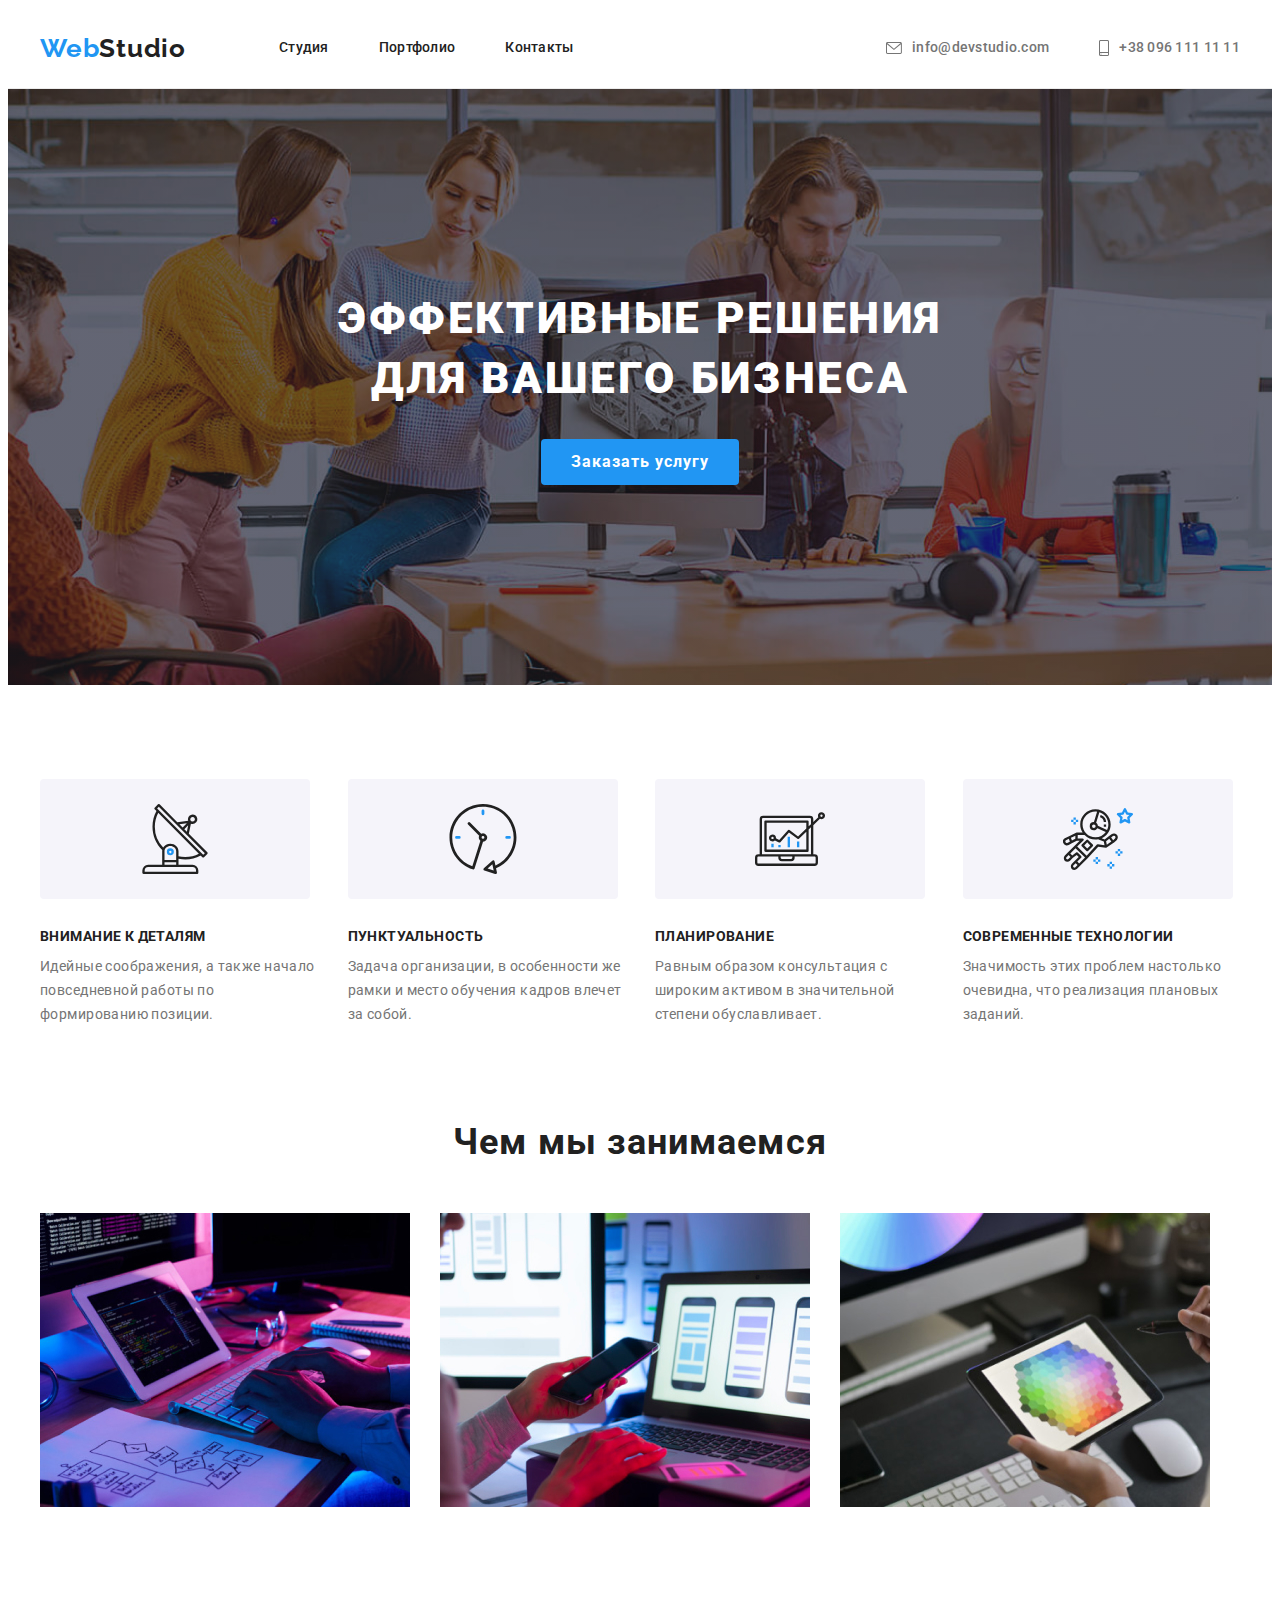
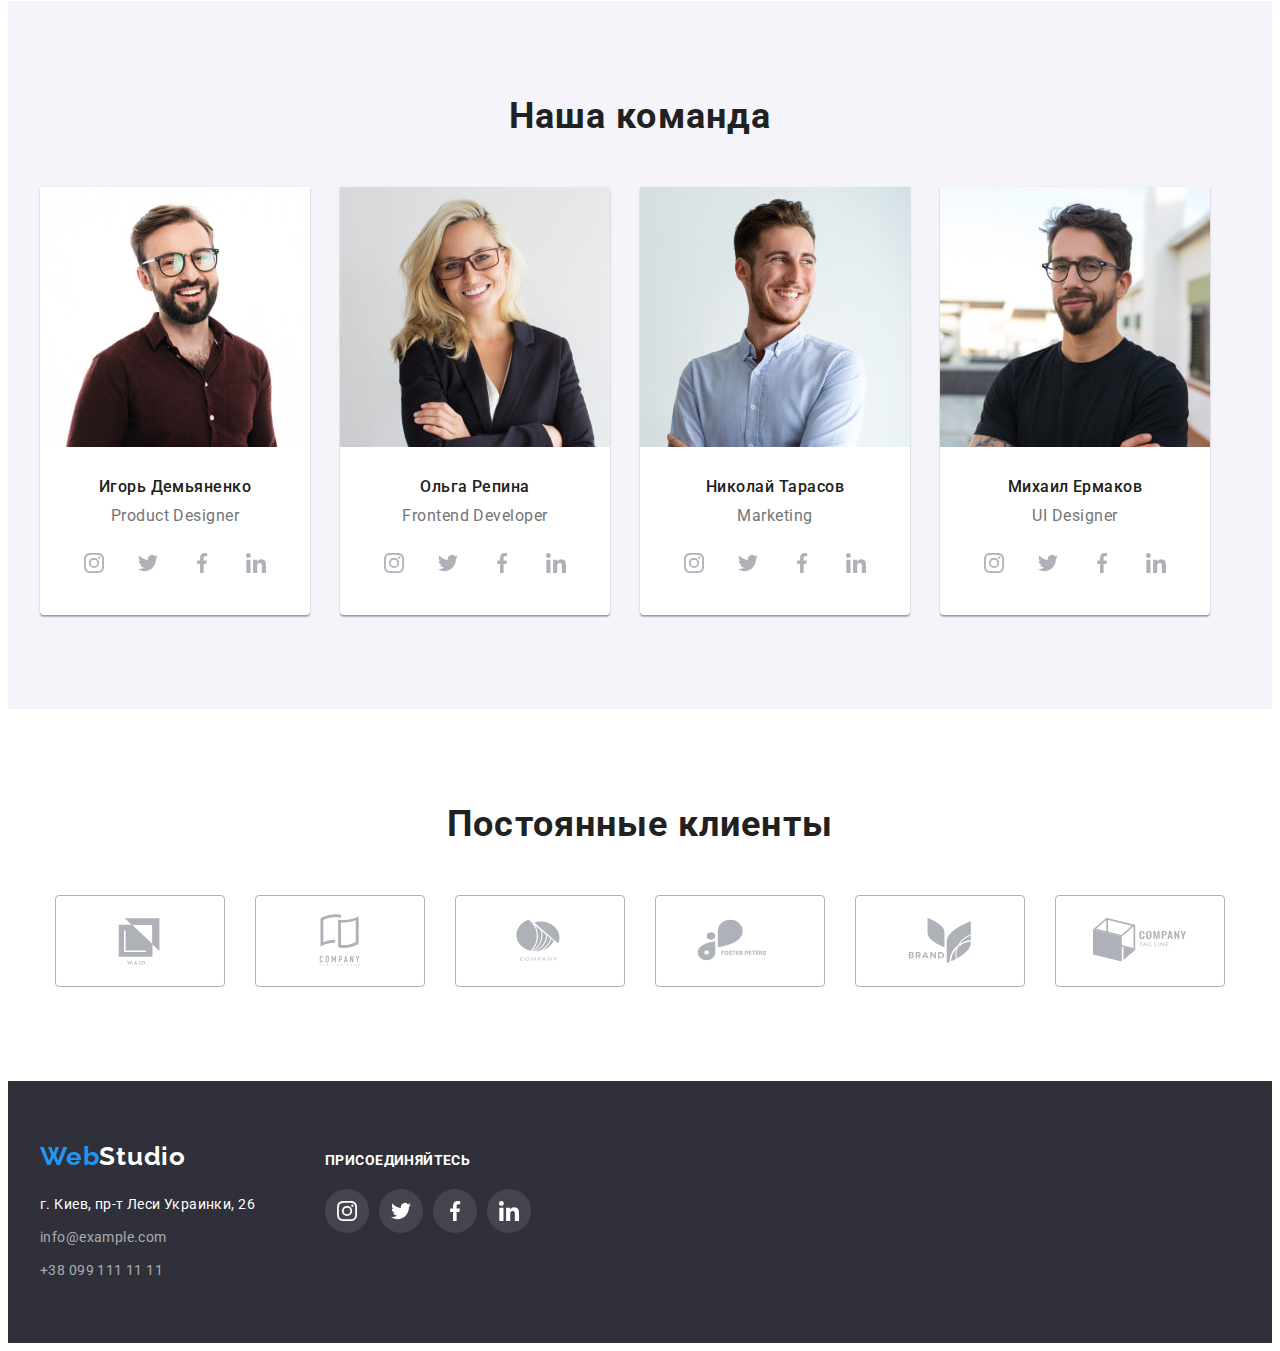
==== index.html @ 3f30ddcb "Initial commit" ====
<!DOCTYPE html >
<html lang="ru">
<head>
    <meta charset="UTF-8">
    <meta name="description" content="Web Developer">
    <title>WebStudio (Version2.1)</title>

    
     <!--основные шрифты-->
    <link rel="preconnect" href="https://fonts.googleapis.com">
    <link rel="preconnect" href="https://fonts.gstatic.com" crossorigin>
    <link href="https://fonts.googleapis.com/css2?family=Quintessential&family=Raleway:wght@700&family=Roboto:wght@400;500;700;900&display=swap"
          rel="stylesheet">

     <!--нормализатор стилей-->          
    <link rel="stylesheet" href="https://cdnjs.cloudflare.com/ajax/libs/modern-normalize/1.1.0/modern-normalize.min.css"
            integrity="sha512-wpPYUAdjBVSE4KJnH1VR1HeZfpl1ub8YT/NKx4PuQ5NmX2tKuGu6U/JRp5y+Y8XG2tV+wKQpNHVUX03MfMFn9Q=="
            crossorigin="anonymous" referrerpolicy="no-referrer" />

     <!--основные стили-->
    <link rel="stylesheet" href="./css/styles.css">
        

</head>
<body class="body">
    
    <!--шапка-->
    <header class="header">
      <div class="container header-container">
        <nav class="nav main-nav">
            <a class="header-logo link" href="./index.html">
                  Web<span class="header-logo-accent">Studio</span>
            </a>
             <ul class="nav-list list">
               <li class="nav-item">
                  <a class="nav-link link" href="./index.html">Студия</a> 
               </li>
               <li class="nav-item">
                  <a class="nav-link link" href="./portfolio.html">Портфолио</a> 
               </li> 
               <li class="nav-item">
                   <a class="nav-link link" href="#contacts">Контакты</a>
               </li> 
             </ul>
        </nav>
        <ul class="contact-list">
            <li class="contact-item">
                <a class="сontact-link link" href="mailto:info@devstudio.com">
                  <svg class="contact-icon" width="16" height="12">
                    <use href="./images/icon/sprite-all.svg#icon-mail-envelope"></use>
                  </svg>
                  info@devstudio.com
                </a>
            </li>
            <li class="contact-item">
                <a class="сontact-link link" href="tel:+380961111111">
                  <svg class="contact-icon" width="10" height="16">
                    <use href="./images/icon/sprite-all.svg#icon-smartphone"></use>
                  </svg>  
                  +38 096 111 11 11
                </a>
            </li>
        </ul>
      </div>
    </header>
    
    <!--уникальный контент-->
    <main>

    <!--главный блок-->                                
    <section class="hero">
      <div class="container">
        <h1 class="hero-title">Эффективные решения для вашего бизнеса</h1>
        <button class="hero-btn" type="button">Заказать услугу</button>
      </div>
    </section>

    <!--инфо блок-->
    <section class="benefits section">
      <div class="container">
        <!--скрытый заголовок-->
        <h2 class="visually-hidden">Наши преимущества</h2>

            <ul class="benefits-list">
                <li class="benefits-item icon-antennа">
                  <div class="benefits-icon-wrapper">
                    <svg class="benefits-icon">
                      <use href="./images/icon/sprite-all.svg#icon-antenna"></use>
                    </svg>
                  </div>
                    <h3 class="benefits-title">Внимание к деталям</h3>
                    <p class="benefits-descr">
                        Идейные соображения, а также начало повседневной работы по формированию позиции.
                    </p>
                </li>
                <li class="benefits-item icon-clock">
                  <div class="benefits-icon-wrapper">
                    <svg class="benefits-icon">
                      <use href="./images/icon/sprite-all.svg#icon-clock"></use>
                    </svg>
                  </div>
                    <h3 class="benefits-title">Пунктуальность</h3>
                    <p class="benefits-descr">
                        Задача организации, в особенности же рамки и место обучения кадров влечет за собой.
                    </p>
                </li>
                <li class="benefits-item icon-diagram">
                  <div class="benefits-icon-wrapper">
                    <svg class="benefits-icon">
                      <use href="./images/icon/sprite-all.svg#icon-diagram"></use>
                    </svg>
                  </div>
                    <h3 class="benefits-title">Планирование</h3>
                    <p class="benefits-descr">
                        Равным образом консультация с широким активом в значительной степени обуславливает.
                    </p>
                </li>
                <li class="benefits-item icon-astronaut">
                  <div class="benefits-icon-wrapper">
                    <svg class="benefits-icon">
                      <use href="./images/icon/sprite-all.svg#icon-astronaut"></use>
                    </svg>
                  </div>
                    <h3 class="benefits-title">Современные технологии</h3>
                    <p class="benefits-descr">
                        Значимость этих проблем настолько очевидна, что реализация плановых заданий.
                    </p>
                </li>
            </ul>
      </div>
    </section>

    <!--блок работ-->
    <section class="about section">
      <div class="container">
        <h2 class="about-title">Чем мы занимаемся</h2>

            <ul class="about-list">
                <li class="about-item">
                    <img class="about-pic" src="./images/work/box-1.jpg" alt="Веб верстка проектов" width="370"/>
                </li>
                <li class="about-item">
                    <img class="about-pic" src="./images/work/box-2.jpg" alt="Разработка мобильных приложений" width="370"/>
                </li>
                <li class="about-item">
                    <img class="about-pic" src="./images/work/box-3.jpg" alt="Веб дизайн" width="370"/>
                </li>
            </ul>
      </div>
    </section>

    <!--секция команды-->
    <section class="team section">
      <div class="container">
        <h2 class="team-title">Наша команда</h2>
        
          <ul class="team-list">
            <li class="team-item">
              <img class="team-pic" src="./images/team/team-card-1.jpg" alt="Демьяненко" width="270" />
             <div class="team-wrapper">
                <h3 class="name-title">Игорь Демьяненко</h3>
                <p class="team-descr" lang="en">Product Designer</p>
                <ul class="social-list">
                  <li class="social-item">
                    <a class="social-link" href="" aria-label="instagram">
                      <svg class="social-icon">
                        <use href="./images/icon/sprite-all.svg#icon-instagram"></use>
                      </svg>
                    </a>
                  </li>
                  <li class="social-item">
                    <a class="social-link" href="" aria-label="twitter">
                      <svg class="social-icon">
                        <use href="./images/icon/sprite-all.svg#icon-twitter"></use>
                      </svg>
                    </a>
                  </li>
                  <li class="social-item">
                    <a class="social-link" href="" aria-label="facebook">
                      <svg class="social-icon">
                        <use href="./images/icon/sprite-all.svg#icon-facebook"></use>
                      </svg>
                    </a>
                  </li>
                  <li class="social-item">
                    <a class="social-link" href="" aria-label="linkedin">
                      <svg class="social-icon">
                        <use href="./images/icon/sprite-all.svg#icon-linkedin"></use>
                      </svg>
                    </a>
                  </li>
                </ul>
             </div>
            </li>
            <li class="team-item">
              <img class="team-pic" src="./images/team/team-card-2.jpg" alt="Репина" width="270" />
             <div class="team-wrapper">
                <h3 class="name-title">Ольга Репина</h3>
                <p class="team-descr" lang="en">Frontend Developer</p>
                <ul class="social-list">
                  <li class="social-item">
                    <a class="social-link" href="" aria-label="instagram">
                      <svg class="social-icon">
                        <use href="./images/icon/sprite-all.svg#icon-instagram"></use>
                      </svg>
                    </a>
                  </li>
                  <li class="social-item">
                    <a class="social-link" href="" aria-label="twitter">
                      <svg class="social-icon">
                        <use href="./images/icon/sprite-all.svg#icon-twitter"></use>
                      </svg>
                    </a>
                  </li>
                  <li class="social-item">
                    <a class="social-link" href="" aria-label="facebook">
                      <svg class="social-icon">
                        <use href="./images/icon/sprite-all.svg#icon-facebook"></use>
                      </svg>
                    </a>
                  </li>
                  <li class="social-item">
                    <a class="social-link" href="" aria-label="linkedin">
                      <svg class="social-icon">
                        <use href="./images/icon/sprite-all.svg#icon-linkedin"></use>
                      </svg>
                    </a>
                  </li>
                </ul>
             </div>
            </li>
            <li class="team-item">
              <img class="team-pic" src="./images/team/team-card-3.jpg" alt="Тарасов" width="270" />
             <div class="team-wrapper">
                <h3 class="name-title">Николай Тарасов</h3>
                <p class="team-descr" lang="en">Marketing</p>
                <ul class="social-list">
                  <li class="social-item">
                    <a class="social-link" href="" aria-label="instagram">
                      <svg class="social-icon">
                        <use href="./images/icon/sprite-all.svg#icon-instagram"></use>
                      </svg>
                    </a>
                  </li>
                  <li class="social-item">
                    <a class="social-link" href="" aria-label="twitter">
                      <svg class="social-icon">
                        <use href="./images/icon/sprite-all.svg#icon-twitter"></use>
                      </svg>
                    </a>
                  </li>
                  <li class="social-item">
                    <a class="social-link" href="" aria-label="facebook">
                      <svg class="social-icon">
                        <use href="./images/icon/sprite-all.svg#icon-facebook"></use>
                      </svg>
                    </a>
                  </li>
                  <li class="social-item">
                    <a class="social-link" href="" aria-label="linkedin">
                      <svg class="social-icon">
                        <use href="./images/icon/sprite-all.svg#icon-linkedin"></use>
                      </svg>
                    </a>
                  </li>
                </ul>
             </div>
            </li>
            <li class="team-item">
              <img class="team-pic" src="./images/team/team-card-4.jpg" alt="Ермаков" width="270" />
             <div class="team-wrapper">
                <h3 class="name-title">Михаил Ермаков</h3>
                <p class="team-descr" lang="en">UI Designer</p>
                <ul class="social-list">
                  <li class="social-item">
                    <a class="social-link" href="" aria-label="instagram">
                      <svg class="social-icon">
                        <use href="./images/icon/sprite-all.svg#icon-instagram"></use>
                      </svg>
                    </a>
                  </li>
                  <li class="social-item">
                    <a class="social-link" href="" aria-label="twitter">
                      <svg class="social-icon">
                        <use href="./images/icon/sprite-all.svg#icon-twitter"></use>
                      </svg>
                    </a>
                  </li>
                  <li class="social-item">
                    <a class="social-link" href="" aria-label="facebook">
                      <svg class="social-icon">
                        <use href="./images/icon/sprite-all.svg#icon-facebook"></use>
                      </svg>
                    </a>
                  </li>
                  <li class="social-item">
                    <a class="social-link" href="" aria-label="linkedin">
                      <svg class="social-icon">
                        <use href="./images/icon/sprite-all.svg#icon-linkedin"></use>
                      </svg>
                    </a>
                  </li>
                </ul>
             </div>
            </li>
          </ul>
        </div>
    </section>

    <!--постоянные клиенты-->
    <section class="section">
      <div class="container">
      <h2 class="client-title">Постоянные клиенты</h2>
      <ul class="client-list">
      <li class="client-item">
        <a class="client-link" href="" aria-label="client">
          <svg class="client-icon">
            <use href="./images/icon/sprite-all.svg#icon-client-1"></use>
          </svg>
        </a> 
      </li>
      <li class="client-item">
         <a class="client-link" href="" aria-label="client">
          <svg class="client-icon">
            <use href="./images/icon/sprite-all.svg#icon-client-2"></use>
          </svg>
         </a>
      </li>
      <li class="client-item">
         <a class="client-link" href="" aria-label="client">
          <svg class="client-icon">
            <use href="./images/icon/sprite-all.svg#icon-client-3"></use>
          </svg>
         </a>
      </li>
      <li class="client-item">
        <a class="client-link" href="" aria-label="client">
          <svg class="client-icon">
            <use href="./images/icon/sprite-all.svg#icon-client-4"></use>
          </svg>
        </a>
      </li>
      <li class="client-item">
        <a class="client-link" href="" aria-label="client">
          <svg class="client-icon">
            <use href="./images/icon/sprite-all.svg#icon-client-5"></use>
          </svg>
        </a>
      </li>
      <li class="client-item">
        <a class="client-link" href="" aria-label="client">
          <svg class="client-icon">
            <use href="./images/icon/sprite-all.svg#icon-client-6"></use>
          </svg>
        </a>
      </li>
      </ul>
      </div>
    </section>
    </main>

    <!--футер-->   
    <footer class="footer">
        <div class="container footer-container">
          <div class="address-wrapper">
            <div class="container-logo">
              <a class="footer-logo link" href="./index.html">
                Web<span class="footer-logo-accent">Studio</span>
              </a>
            </div>
            
            <address class="address" id="contacts">
              <ul class="address-list">
                <li class="address-item">
                  <a class="address-link link" href="https://www.google.com/maps/@50.427001,30.5351555,16.5z" target="blank"
                    rel="noopener noreferrer">
                    г. Киев, пр-т Леси Украинки, 26
                  </a>
                </li>
                <li class="address-item">
                  <a class="address-link-contact link" href="mailto:info@example.com">info@example.com</a>
                </li>
                <li class="address-item">
                  <a class="address-link-contact link" href="tel:+380991111111">+38 099 111 11 11</a>
                </li>
              </ul>
            </address>
          </div>
          <div class="join-wrapper">
            <h2 class="footer-title">присоединяйтесь</h2>
            <ul class="join-list">
              <li class="join-item">
                <a class="footer-social-link" href="" aria-label="instagram">
                  <svg class="social-icon">
                    <use href="./images/icon/sprite-all.svg#icon-instagram"></use>
                  </svg>
                </a>
              </li>
              <li class="join-item">
                <a class="footer-social-link" href="" aria-label="twitter">
                  <svg class="social-icon">
                    <use href="./images/icon/sprite-all.svg#icon-twitter"></use>
                  </svg>
                </a>
              </li>
              <li class="join-item">
                <a class="footer-social-link" href="" aria-label="facebook">
                  <svg class="social-icon">
                    <use href="./images/icon/sprite-all.svg#icon-facebook"></use>
                  </svg>
                </a>
              </li>
              <li class="join-item">
                <a class="footer-social-link" href="" aria-label="linkedin">
                  <svg class="social-icon">
                    <use href="./images/icon/sprite-all.svg#icon-linkedin"></use>
                  </svg>
                </a>
              </li>
            </ul>
          </div>
       </div>
    </footer>
  </body>

</html>
---- css/styles.css ----
:root {
  /*основные шрифты*/
  --main-font: 'Roboto', sans-serif;
  --logo-font: 'Raleway', sans-serif;

  /*светлая тема текста*/
  --accent-txt-cl: #ffffff;
  --primary-txt-cl: #757575;
  --footer-txt-cl: rgba(255, 255, 255, 0.6);

  /*темная тема текста*/
  --title-txt-cl: #212121;
  --secondary-txt-cl: #2196f3;

  /*темная тема фона*/
  --main-bg-cl: #2f303a;
  --section-bg-cl: #f5f4fa;

  /*цвет border*/
  --top-border-cl: #ececec;
  --border-cl: #eeeeee;
  /*цвет иконок*/
  --icon-color: #afb1b8;
  --footer-bg-icon: rgba(255, 255, 255, 0.1);
}

/*доп шрифт*/
/*font-family: 'Quintessential', cursive;*/

.body {
  font-family: var(--main-font);
  font-size: 14px;
  line-height: 1.71;
  letter-spacing: 0.03em;
  background-color: var(--accent-txt-cl);

  color: var(--primary-txt-cl);
}

h1,
h2,
h3,
h4,
p {
  margin-top: 0;
  margin-bottom: 0;
}

h1:last-child,
h2:last-child,
h3:last-child,
h4:last-child,
p {
  margin-bottom: 0;
}

/*сброс списков*/
ul {
  padding-left: 0;
  margin-top: 0;
  margin-bottom: 0;
  list-style: none;
}
img {
  display: block;
  height: auto;
  max-width: 100%;
}
.link {
  text-decoration: none;
}
.section {
  padding: 94px 0px;
}

.container {
  width: 1200px;
  padding-left: 15px;
  padding-right: 15px;
  margin-left: auto;
  margin-right: auto;
}
.header {
  border-bottom: 1px solid var(--top-border-cl);
}
.header-container {
  display: flex;
}

/*текст кнопка главная*/
.hero-btn {
  padding: 8px 30px;

  font-family: var(--main-font);
  font-weight: 700;
  font-size: 16px;
  line-height: 1.9;

  border-radius: 4px;
  display: flex;
  align-items: center;
  text-align: center;
  letter-spacing: 0.06em;

  color: var(--accent-txt-cl);
}
/*лого хедр*/
.header-logo {
  margin-right: 93px;

  font-family: var(--logo-font);
  font-weight: 700;
  font-size: 26px;
  line-height: 1.19;

  letter-spacing: 0.03em;

  color: var(--secondary-txt-cl);
}

/*верхний логотип черный цвет*/
.header-logo-accent {
  letter-spacing: 0.03em;

  color: var(--title-txt-cl);
}
.main-nav {
  display: flex;
  align-items: center;
}

.nav-item {
  margin-right: 50px;
}
.nav-item:last-child {
  margin-right: 0;
}
.nav-list {
  display: flex;
}

/*Header*/
.nav-link {
  display: block;
  padding: 32px 0px;

  font-weight: 500;
  font-size: 14px;
  line-height: 1.14;
  letter-spacing: 0.02em;

  color: var(--title-txt-cl);
}

.nav-link:hover,
.nav-link:focus {
  color: var(--secondary-txt-cl);
}
.contact-list {
  display: flex;
  align-items: center;
  margin-left: auto;
}
.contact-list .link {
  display: flex;
  align-items: center;
}
.contact-list .link:hover,
.contact-list .link:focus {
  
  color: var(--secondary-txt-cl);
}
.contact-item:first-child {
  margin-right: 50px;
}
.contact-item .link {
  font-weight: 500;
  font-size: 14px;
  line-height: 1.14;
  letter-spacing: 0.02em;

  color: var(--primary-txt-cl);
}

.contact-list .contact-icon {
  margin-right: 10px;
  fill: currentColor;
}

.hero {
  max-width: 1600px;
  max-height: 600px;
  margin-left: auto;
  margin-right: auto;

  padding-top: 200px;
  padding-bottom: 200px;

  background-image: linear-gradient(to right, rgba(47, 48, 58, 0.4), rgba(47, 48, 58, 0.4)),
    url(../images/hero/hero-img.jpg);

  background-repeat: no-repeat;
  background-position: center;
  background-color: var(--main-bg-cl);
}

.hero-title {
  width: 696px;
  margin-left: auto;
  margin-right: auto;
  margin-bottom: 30px;
  align-items: center;

  font-weight: 900;
  font-size: 44px;
  line-height: 1.36;

  text-align: center;
  letter-spacing: 0.06em;
  text-transform: uppercase;

  color: var(--accent-txt-cl);
}
.hero-btn {
  margin-left: auto;
  margin-right: auto;

  background-color: var(--secondary-txt-cl);

  border: transparent;
}

/*оформлєння інфо-блок*/
.benefits-list {
  display: flex;
}
.benefits-item {
  flex-basis: calc(100% / 4);
  margin-right: 30px;
}
.benefits-item:last-child {
  margin-right: 0px;
}
.benefits-icon-wrapper {
  display: flex;
  justify-content: center;

  align-items: center;
  margin-bottom: 30px;

  width: 270px;
  height: 120px;

  background: var(--section-bg-cl);
  border-radius: 4px;
}

.benefits-icon {
  display: flex;
  position: center;

  width: 70px;
  height: 70px;
}

.benefits-title {
  margin-bottom: 10px;

  font-weight: 700;
  font-size: 14px;
  line-height: 1.14;
  letter-spacing: 0.03em;
  text-transform: uppercase;

  color: var(--title-txt-cl);
}
.benefits-descr {
  font-weight: 400;
  font-size: 14px;

  line-height: 1.71;
}

.about-title {
  margin-bottom: 50px;

  font-weight: 700;
  font-size: 36px;
  line-height: 1.17;
  text-align: center;
  letter-spacing: 0.03em;

  color: var(--title-txt-cl);
}
.about {
  padding-top: 0px;
}
.about-list {
  display: flex;
}
.about-item:not(:last-child) {
  margin-right: 30px;
}

/*секция команда*/
.team {
  background-color: var(--section-bg-cl);
}
.team-title {
  margin-bottom: 50px;

  font-weight: 700;
  font-size: 36px;
  line-height: 1.17;
  text-align: center;
  letter-spacing: 0.03em;

  color: var(--title-txt-cl);
}
.team-list {
  display: flex;
}
.team-item {
  background-color: var(--accent-txt-cl);
  box-shadow: 0px 1px 3px rgba(0, 0, 0, 0.12), 0px 1px 1px rgba(0, 0, 0, 0.14),
    0px 2px 1px rgba(0, 0, 0, 0.2);
  border-radius: 0px 0px 4px 4px;
}
.team-item:not(:last-child) {
  margin-right: 30px;
}

.team-wrapper {
  padding-top: 30px;
  padding-bottom: 30px;
}

.name-title {
  margin-bottom: 10px;

  font-weight: 500;
  font-size: 16px;
  line-height: 1.19;

  text-align: center;
  letter-spacing: 0.03em;

  color: var(--title-txt-cl);
}

.team-descr {
  margin-bottom: 16px;
  font-weight: 400;
  font-size: 16px;
  line-height: 1.19;

  text-align: center;
  letter-spacing: 0.03em;
}

/*ссылки соц.сети*/
.social-list {
  display: flex;
  justify-content: center;
}
.social-item:not(:last-child) {
  margin-right: 10px;
}
.social-link {
  display: flex;
  align-items: center;
  justify-content: center;

  width: 44px;
  height: 44px;

  align-items: center;
  border-radius: 50px;
  fill: var(--icon-color);
}
.social-link:hover,
.social-link:focus {
 background-color: var(--secondary-txt-cl);
 fill:var(--accent-txt-cl)
}

.social-icon {
  width: 20px;
  height: 20px;
}

.client-title {
  margin-bottom: 50px;
  font-weight: 700;
  font-size: 36px;
  line-height: 1.17;
  text-align: center;
  letter-spacing: 0.03em;

  color: var(--title-txt-cl);
}
.client-list {
  display: flex;
  justify-content: center;
}
.client-link {
  display: flex;
  align-items: center;
  justify-content: center;

  width: 170px;
  height: 92px;

  fill: var(--icon-color);

  border: 1px solid var(--icon-color);
  box-sizing: border-box;
  border-radius: 4px;
}
.client-link:hover,
.client-link:focus {
  fill: var(--secondary-txt-cl);
  border: 1px solid var(--secondary-txt-cl);
}

.client-item:not(:last-child) {
  margin-right: 30px;
}
.client-icon {
  width: 106px;
  height: 60px;
}
/*кнопки фильтр раздел работ*/
.work-wrapper {
  display: flex;
  align-items: center;
}

/*кнопки фильтр*/
.work-list {
  display: flex;
  justify-content: center;
  align-items: center;

  margin-left: auto;
  margin-right: auto;
  margin-bottom: 50px;
}

.work-item-btn:not(:last-child) {
  margin-right: 8px;
}

.work-btn {
  border: transparent;
  border-radius: 4px;
  padding: 6px 22px;

  font-family: var(--main-font);

  font-weight: 500;
  font-size: 16px;
  line-height: 1.62;

  text-align: center;
  letter-spacing: 0.03em;

  color: var(--title-txt-cl);
  background-color: var(--section-bg-cl);
}

/*фокус-ховер кнопки фильтр*/
.work-btn:hover,
.work-btn:focus {
  background-color: var(--secondary-txt-cl);
  color: var(--accent-txt-cl);

  box-shadow: 0px 3px 1px rgba(0, 0, 0, 0.1),
  0px 1px 2px rgba(0, 0, 0, 0.08),
  0px 2px 2px rgba(0, 0, 0, 0.12);
}

.pointer {
  cursor: pointer;
}
.work-link {
  display: block;
}

.work-link:hover,
.work-link:focus {
  box-shadow: 0px 1px 1px rgba(0, 0, 0, 0.12),
  0px 4px 4px rgba(0, 0, 0, 0.06),
  1px 4px 6px rgba(0, 0, 0, 0.16);
}

.work-list-pic {
  display: flex;
  flex-wrap: wrap;
  margin-top: 0px;
  padding-left: 0px;
}
.work-item-pic {
  flex-basis: calc((100% - 60px) / 3);
  margin-right: 30px;
  margin-bottom: 30px;
}
.work-item-pic:nth-child(3n) {
  margin-right: 0;
}
.work-item-pic:nth-last-child(-n + 3) {
  margin-bottom: 0px;
}

.work-text-wrapper {
  width: 370px;
  padding-top: 20px;
  padding-right: 24px;
  padding-bottom: 20px;
  padding-left: 24px;

  background: var(--accent-txt-cl);
  border-right: 1px solid var(--border-cl);
  border-bottom: 1px solid var(--border-cl);
  border-left: 1px solid var(--border-cl);
}

/*цвет заголовков портфолио*/
.work-title {
  margin-bottom: 4px;
  font-weight: 700;
  font-size: 18px;
  line-height: 2;

  letter-spacing: 0.06em;

  color: var(--title-txt-cl);
}
/*описание работ*/
.work-descr {
  font-weight: 400;
  font-size: 16px;
  line-height: 1.87;
  color: var(--primary-txt-cl);
}

/*футер*/
.footer {
  padding-top: 60px;
  padding-bottom: 60px;

  background-color: var(--main-bg-cl);
}
.footer-container {
  display: flex;
  align-items: baseline;
}
.address-wrapper:not(:last-child) {
  margin-right: 70px;
}
.footer-title {
  margin-bottom: 20px;

  font-weight: 700;
  font-size: 14px;
  line-height: 1.14;
  text-transform: uppercase;

  color: var(--accent-txt-cl);
}

/*соц мережі футер*/
.join-list {
  display: flex;
}
.join-item:not(:last-child) {
  margin-right: 10px;
}
.footer-social-link {
  display: inline-flex;
  align-items: center;
  justify-content: center;

  width: 44px;
  height: 44px;
  border-radius: 50%;

  background-color: var(--footer-bg-icon);
  fill: var(--accent-txt-cl);
}
.footer-social-link:hover,
.footer-social-link:focus {
  background-color: var(--secondary-txt-cl);
}

.container-logo {
  margin-bottom: 20px;
}
.footer-logo {
  font-family: var(--logo-font);
  font-weight: 700;
  font-size: 26px;
  line-height: 1.19;

  letter-spacing: 0.03em;

  color: var(--secondary-txt-cl);
}

/*замена цвета лого*/
.footer-logo-accent {
  color: var(--accent-txt-cl);
}

.address-item {
  margin-bottom: 9px;
}
.address-item:last-child {
  margin-bottom: 0px;
}
.address-item .address-link {
  font-family: var(--main-font);
  font-style: normal;
  font-weight: 400;
  font-size: 14px;
  line-height: 1.71;

  letter-spacing: 0.03em;

  color: var(--accent-txt-cl);
}

.address-link-contact {
  font-family: var(--main-font);
  font-style: normal;
  font-weight: 400;
  font-size: 14px;
  line-height: 1.71;

  letter-spacing: 0.03em;

  color: var(--footer-txt-cl);
}

/*скрываем удаленный заголовок*/
.visually-hidden {
  position: absolute;
  width: 1px;
  height: 1px;
  margin: -1px;
  border: 0;
  padding: 0;
  white-space: nowrap;
  clip-path: inset(100%);
  clip: rect(0 0 0 0);
  overflow: hidden;
}



/*.benefits-item::before {
  display: block;
  content: '';

  width: 270px;
  height: 120px;

  background-size: contain;

}
.icon-antennа::before {
  background-image: url(../images/icon/antenna.svg);
  background-repeat: no-repeat;
  background-position: center;
}
.icon-clock::before {
  background-image: url(../images/icon/clock.svg);
  background-repeat: no-repeat;
  background-position: center;
}
.icon-diagram::before {
  background-image: url(../images/icon/diagram.svg);
  background-repeat: no-repeat;
  background-position: center;
}
.icon-astronaut::before {
  background-image: url(../images/icon/astronaut.svg);
  background-repeat: no-repeat;
  background-position: center;
}*/
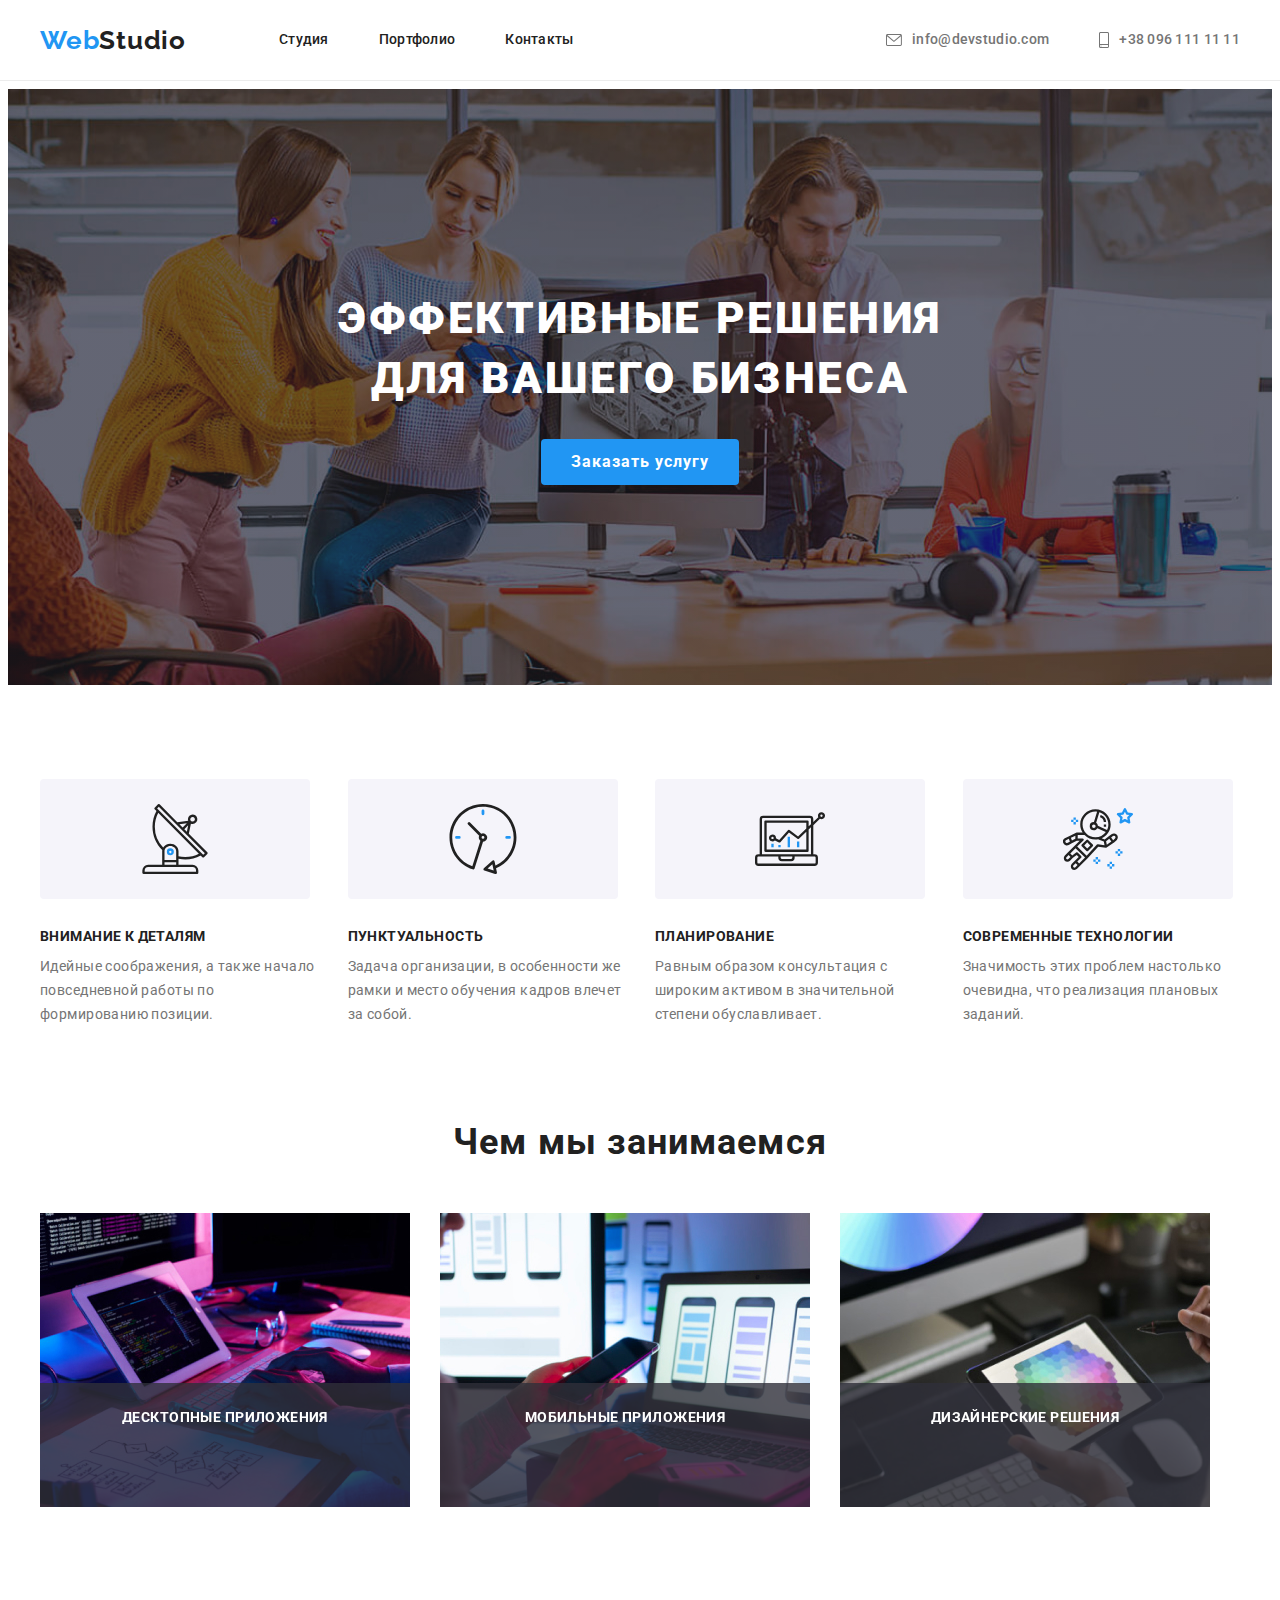
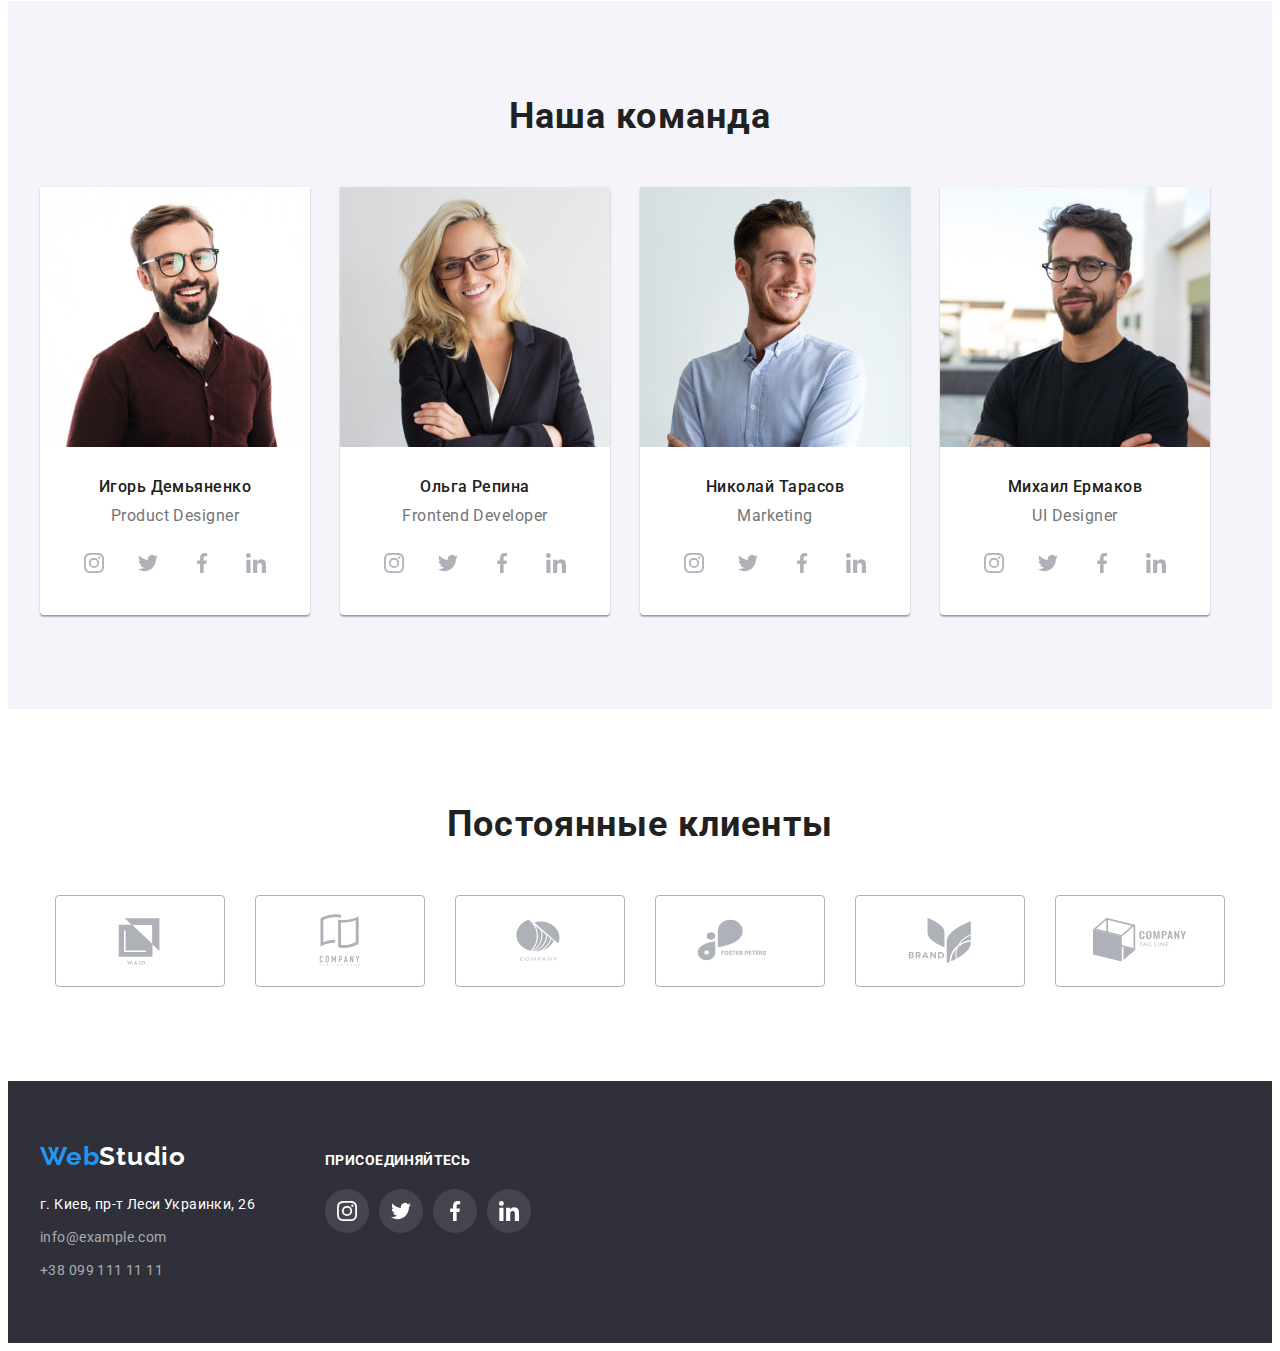
==== commit 09020a59: "добавляет метки о нас" ====
--- a/index.html
+++ b/index.html
@@ -137,13 +137,22 @@
 
             <ul class="about-list">
                 <li class="about-item">
-                    <img class="about-pic" src="./images/work/box-1.jpg" alt="Веб верстка проектов" width="370"/>
+                  <div class="about-thumb">
+                    <img class="about-pic" src="./images/work/box-1.jpg" alt="Веб верстка проектов" width="370" />
+                    <p class="about-label">Десктопные приложения</p>
+                  </div>
                 </li>
                 <li class="about-item">
-                    <img class="about-pic" src="./images/work/box-2.jpg" alt="Разработка мобильных приложений" width="370"/>
+                  <div class="about-thumb">
+                    <img class="about-pic" src="./images/work/box-2.jpg" alt="Разработка мобильных приложений" width="370" />
+                    <p class="about-label">Мобильные приложения</p>
+                  </div>
                 </li>
                 <li class="about-item">
-                    <img class="about-pic" src="./images/work/box-3.jpg" alt="Веб дизайн" width="370"/>
+                  <div class="about-thumb">
+                    <img class="about-pic" src="./images/work/box-3.jpg" alt="Веб дизайн" width="370" />
+                    <p class="about-label">Дизайнерские решения</p>
+                  </div>
                 </li>
             </ul>
       </div>
@@ -423,4 +432,11 @@
     </footer>
   </body>
 
+   <Script>
+     const { height: headerHeight } = document
+       .querySelector(".header")
+       .getBoundingClientRect( );
+
+     document.body.style.paddingTop = `${headerHeight}px`;
+   </Script>
 </html> --- a/css/styles.css
+++ b/css/styles.css
@@ -19,9 +19,11 @@
   /*цвет border*/
   --top-border-cl: #ececec;
   --border-cl: #eeeeee;
+  
   /*цвет иконок*/
   --icon-color: #afb1b8;
   --footer-bg-icon: rgba(255, 255, 255, 0.1);
+  --about-element-cl: rgba(47, 48, 58, 0.8)
 }
 
 /*доп шрифт*/
@@ -80,8 +82,16 @@
   margin-left: auto;
   margin-right: auto;
 }
+
 .header {
+  position: fixed;
+  top: 0;
+  left: 0;
+  width: 100%;
+  height: 80px;
+
   border-bottom: 1px solid var(--top-border-cl);
+  background-color: var(--accent-txt-cl);
 }
 .header-container {
   display: flex;
@@ -300,6 +310,32 @@
 }
 .about-item:not(:last-child) {
   margin-right: 30px;
+}
+
+/*мітка о нас*/
+.about-item {
+  position: relative;
+}
+.about-label {
+  position: absolute;
+
+  bottom: 0;
+  right: 0;
+  width: 100%;
+  height: 70px;
+  padding-top: 27px;
+  padding-bottom: 27px;
+
+  font-family: var(--main-font);
+  font-weight: 700;
+  font-size: 14px;
+  line-height: 1.14;
+  text-align: center;
+  letter-spacing: 0.03em;
+  text-transform: uppercase;
+
+  color: var(--accent-txt-cl);
+  background-color: var(--about-element-cl);
 }
 
 /*секция команда*/
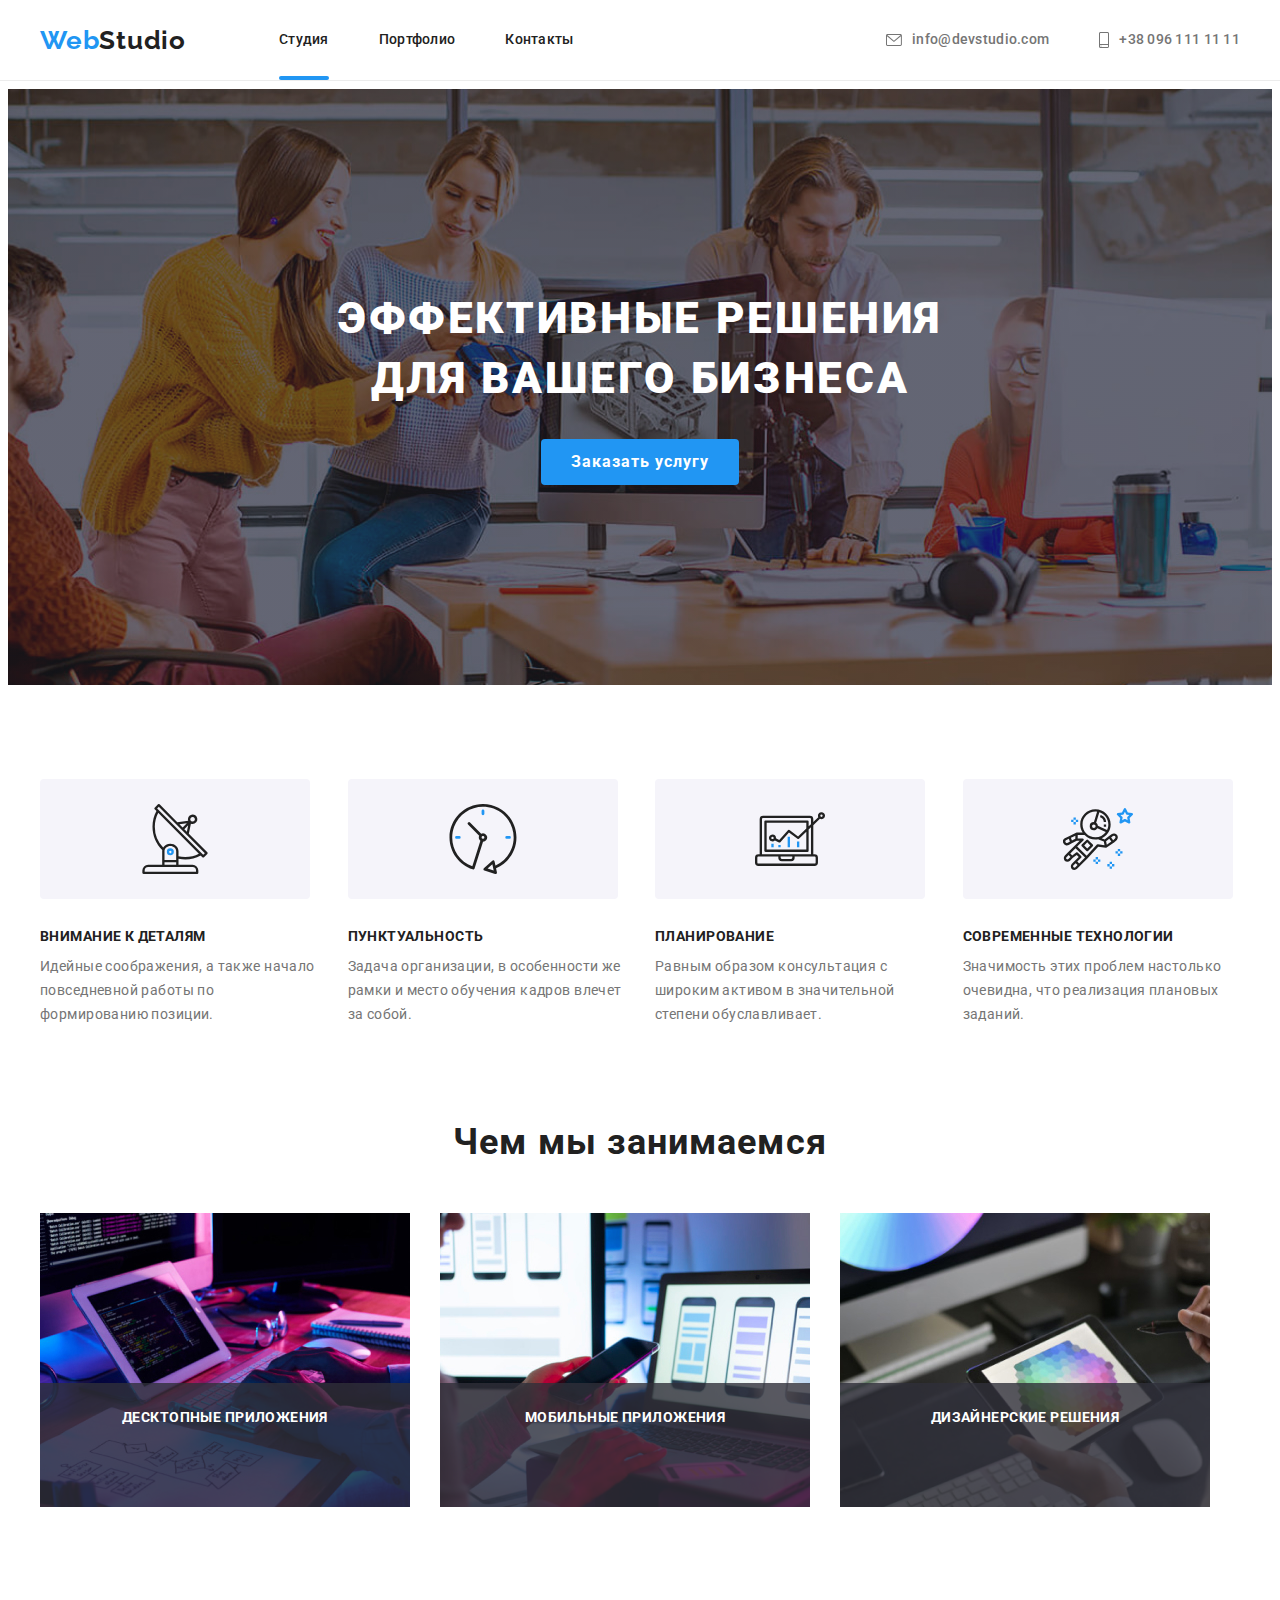
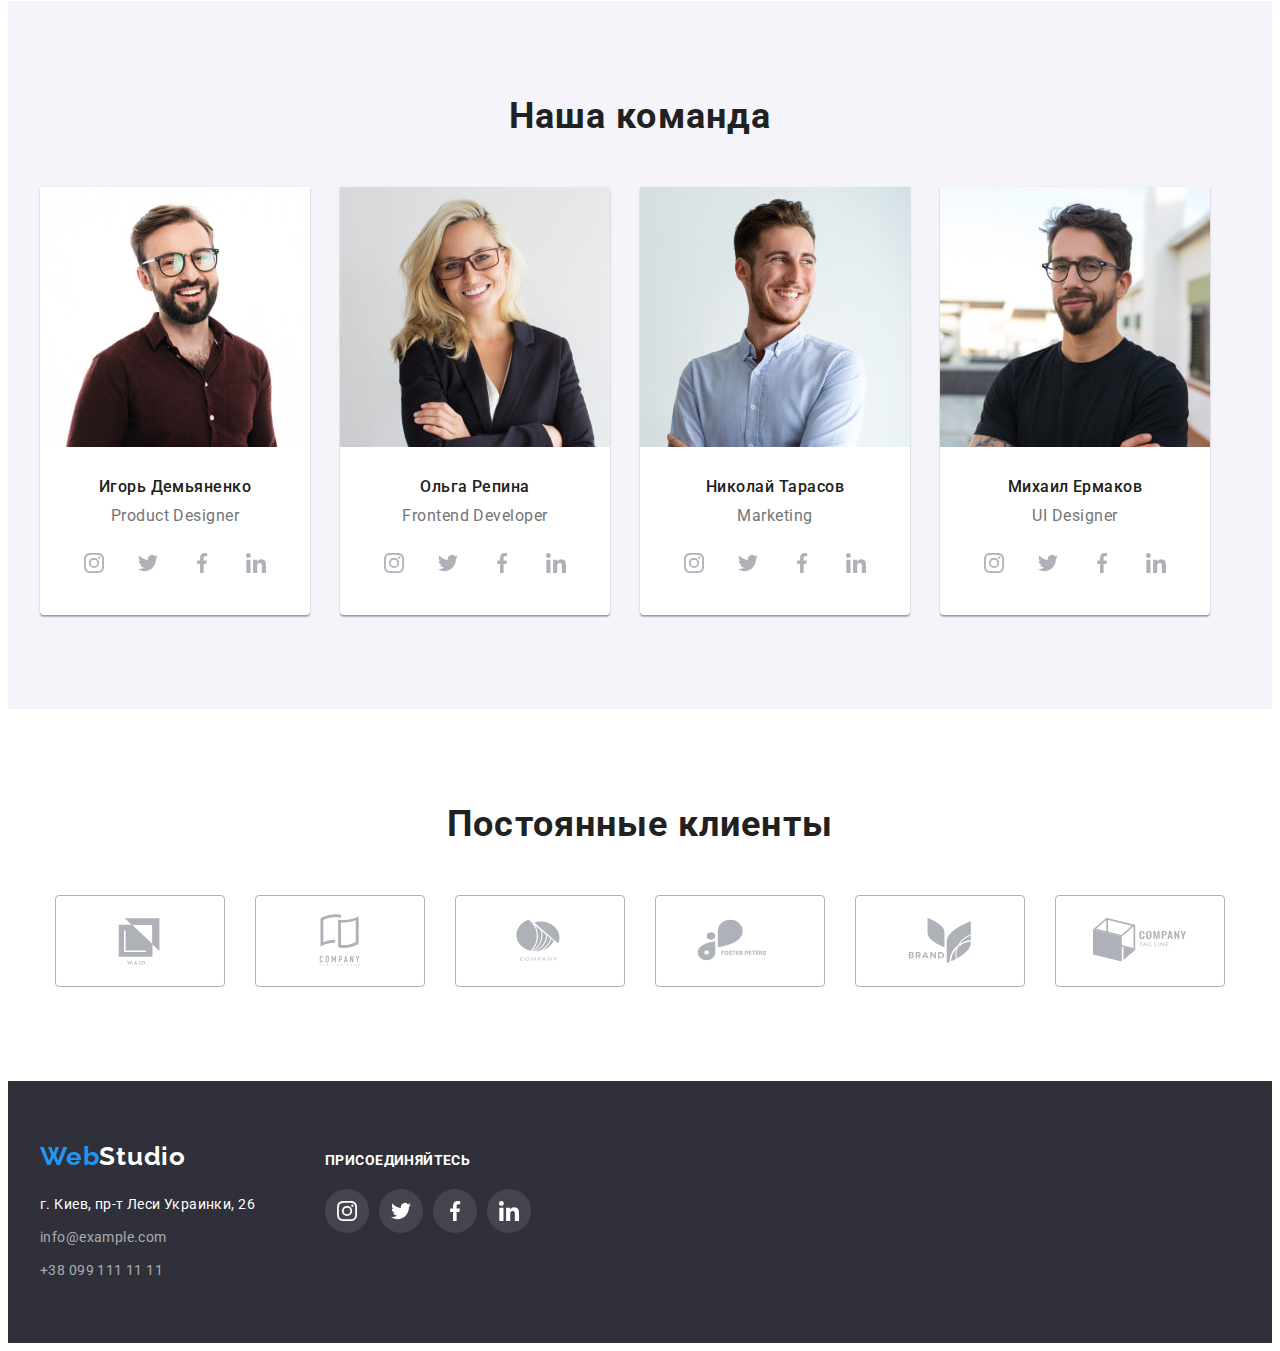
==== commit 4d3e2a62: "добавляет подчеркивание нав" ====
--- a/index.html
+++ b/index.html
@@ -33,7 +33,7 @@
             </a>
              <ul class="nav-list list">
                <li class="nav-item">
-                  <a class="nav-link link" href="./index.html">Студия</a> 
+                  <a class="nav-link link nav-link-main" href="./index.html">Студия</a> 
                </li>
                <li class="nav-item">
                   <a class="nav-link link" href="./portfolio.html">Портфолио</a> 
--- a/css/styles.css
+++ b/css/styles.css
@@ -85,6 +85,7 @@
 
 .header {
   position: fixed;
+  z-index: 2;
   top: 0;
   left: 0;
   width: 100%;
@@ -140,6 +141,8 @@
 }
 
 .nav-item {
+  position: relative;
+
   margin-right: 50px;
 }
 .nav-item:last-child {
@@ -160,12 +163,45 @@
   letter-spacing: 0.02em;
 
   color: var(--title-txt-cl);
+
+  transition-property: color;
+  transition-duration: 250ms;
+  transition-timing-function: cubic-bezier(0.4, 0, 0.2, 1);
 }
 
 .nav-link:hover,
 .nav-link:focus {
   color: var(--secondary-txt-cl);
 }
+.nav-link-main::after {
+  content: '';
+
+  position: absolute;
+  left: 0px;
+  bottom: 0px;
+
+  display: block;
+  width: 100%;
+  height: 4px;
+  
+  background: var(--secondary-txt-cl);
+  border-radius: 2px;
+}
+.underlining-portfolio::after {
+  content: '';
+  
+  position: absolute;
+  left: 0px;
+  bottom: 0px;
+  
+  display: block;
+  width: 100%;
+  height: 4px;
+  
+  background: var(--secondary-txt-cl);
+  border-radius: 2px;
+}
+
 .contact-list {
   display: flex;
   align-items: center;
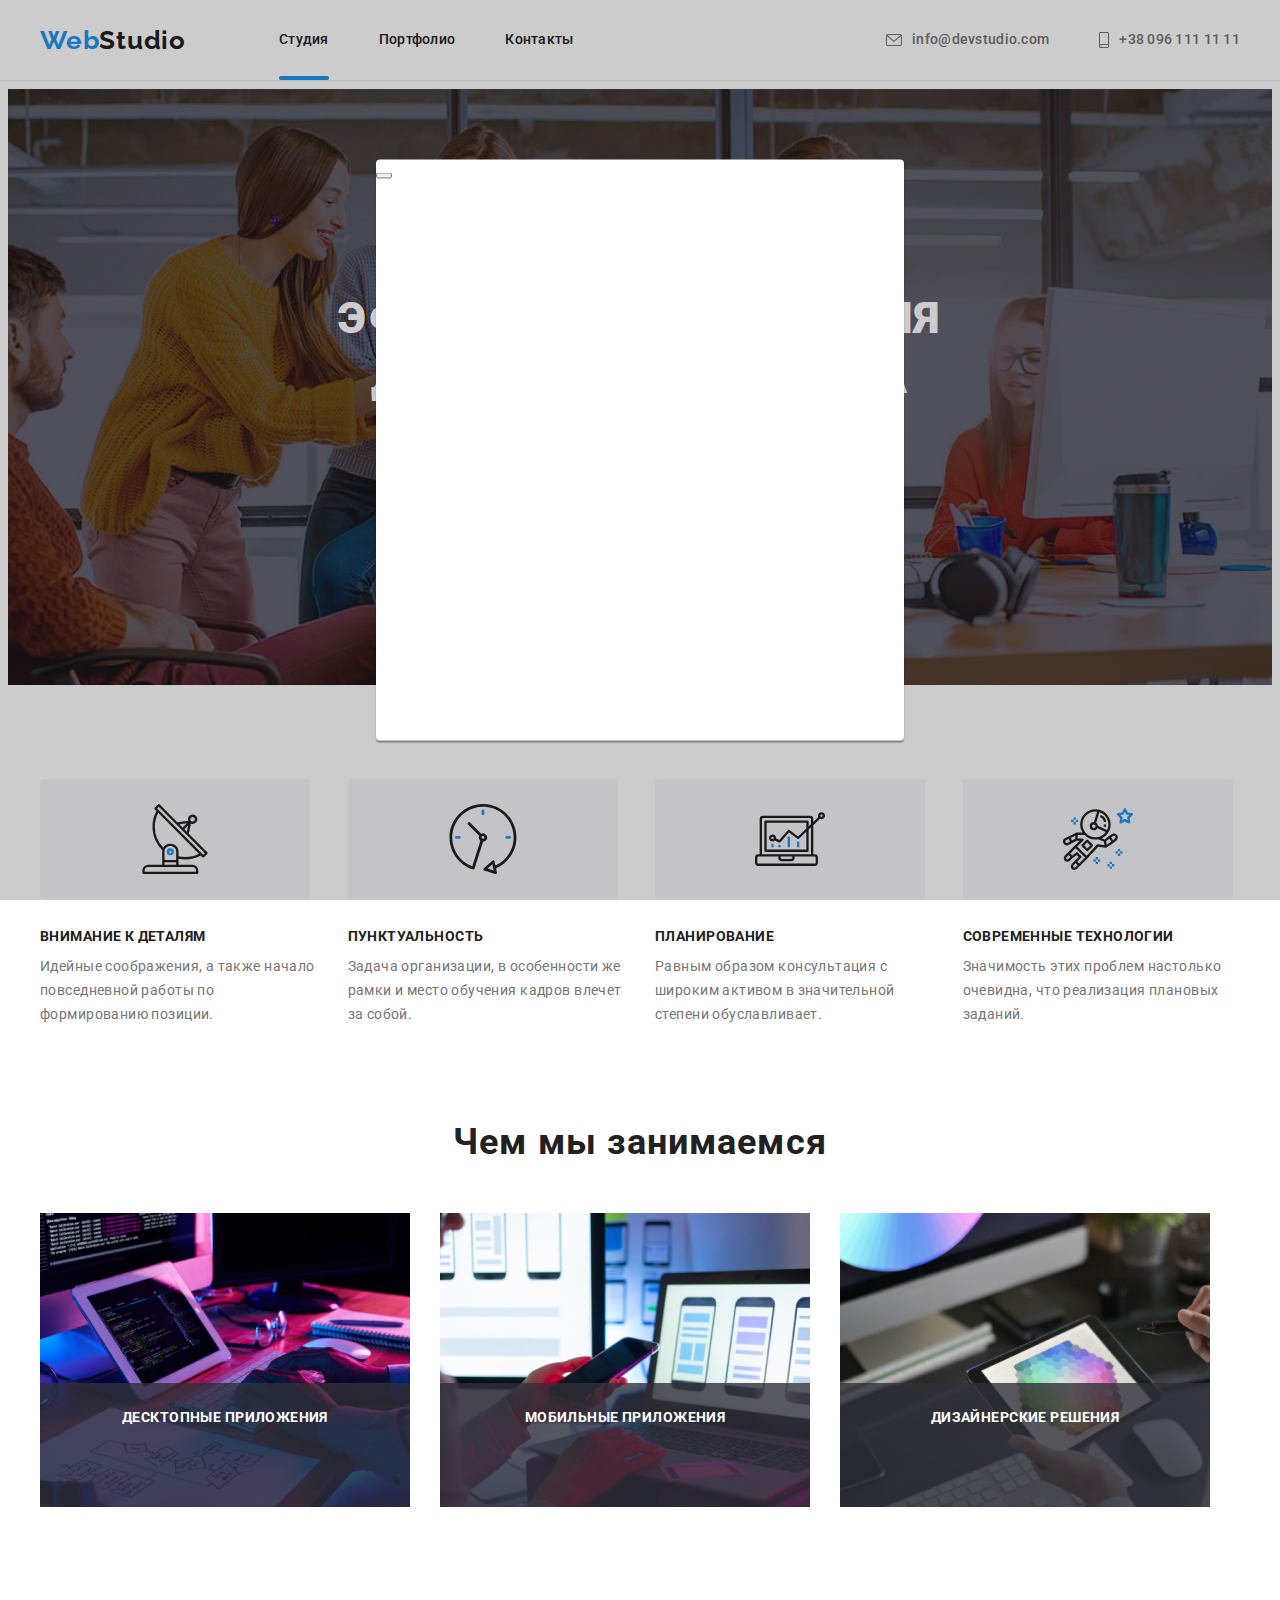
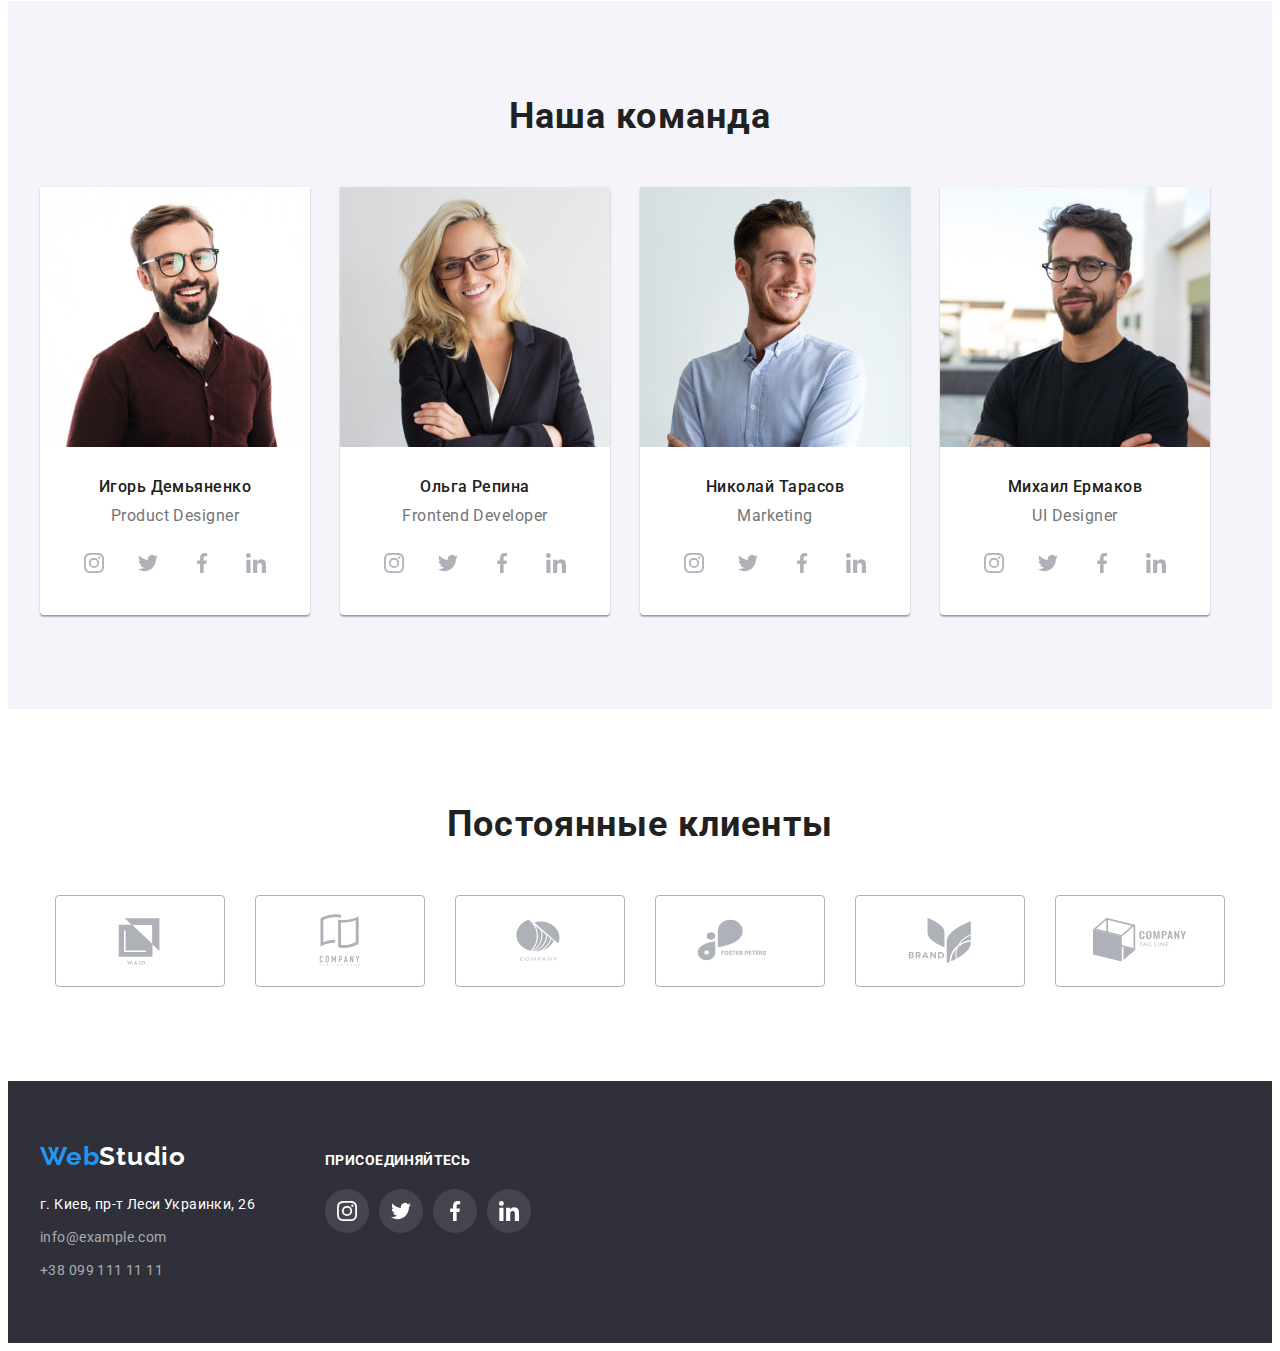
==== commit 6de6f55f: "добавляет анимацию hover" ====
--- a/index.html
+++ b/index.html
@@ -430,6 +430,13 @@
           </div>
        </div>
     </footer>
+
+    <div class="backdrop">
+      <div class="modal">
+        <button>
+        </button>
+      </div>
+    </div>
   </body>
 
    <Script>
--- a/css/styles.css
+++ b/css/styles.css
@@ -23,7 +23,17 @@
   /*цвет иконок*/
   --icon-color: #afb1b8;
   --footer-bg-icon: rgba(255, 255, 255, 0.1);
-  --about-element-cl: rgba(47, 48, 58, 0.8)
+  --about-element-cl: rgba(47, 48, 58, 0.8);
+
+  /*цвет овэрлэй*/
+  --overlay-color: rgba(33, 150, 243, 0.9);
+  
+  /*цвет бэкдроп*/
+  --backdrop-cl: rgba(0, 0, 0, 0.2);
+
+  /*переходы*/
+  --time-change: 250ms;
+  --time-steps: cubic-bezier(0.4, 0, 0.2, 1)
 }
 
 /*доп шрифт*/
@@ -165,8 +175,10 @@
   color: var(--title-txt-cl);
 
   transition-property: color;
-  transition-duration: 250ms;
-  transition-timing-function: cubic-bezier(0.4, 0, 0.2, 1);
+  transition-duration: var(--time-change);
+  transition-timing-function: var(--time-steps);
+  transition-delay: 100ms;
+  
 }
 
 .nav-link:hover,
@@ -210,7 +222,13 @@
 .contact-list .link {
   display: flex;
   align-items: center;
-}
+
+  transition-property: color;
+  transition-duration: var(--time-change);
+  transition-timing-function: var(--time-steps);
+  transition-delay: 100ms;
+}
+
 .contact-list .link:hover,
 .contact-list .link:focus {
   
@@ -449,6 +467,11 @@
   align-items: center;
   border-radius: 50px;
   fill: var(--icon-color);
+
+  transition-property: background-color fill;
+  transition-duration: var(--time-change);
+  transition-timing-function: var(--time-steps);
+  transition-delay: 100ms;
 }
 .social-link:hover,
 .social-link:focus {
@@ -488,6 +511,11 @@
   border: 1px solid var(--icon-color);
   box-sizing: border-box;
   border-radius: 4px;
+
+  transition-property: fill border;
+  transition-duration: var(--time-change);
+  transition-timing-function: var(--time-steps);
+  transition-delay: 100ms;
 }
 .client-link:hover,
 .client-link:focus {
@@ -539,6 +567,11 @@
 
   color: var(--title-txt-cl);
   background-color: var(--section-bg-cl);
+
+  transition-property: background-color color;
+  transition-duration: var(--time-change);
+  transition-timing-function: var(--time-steps);
+  transition-delay: 100ms;
 }
 
 /*фокус-ховер кнопки фильтр*/
@@ -557,6 +590,12 @@
 }
 .work-link {
   display: block;
+
+  transition-property: box-shadow;
+  transition-duration: var(--time-change);
+  transition-timing-function: var(--time-steps);
+  transition-delay: 100ms;
+
 }
 
 .work-link:hover,
@@ -582,6 +621,39 @@
 }
 .work-item-pic:nth-last-child(-n + 3) {
   margin-bottom: 0px;
+}
+.thumb-work {
+  position: relative;
+  overflow: hidden;
+}
+.overlay-thumb {
+  position: absolute;
+
+  top: 0px;
+  left: 0px;
+
+  width: 100%;
+  height: 100%;
+  padding: 63px 24px;
+
+  transform: translateY(100%);
+  transition: transform 250ms var(--time-steps);
+
+  background: var(--overlay-color);
+}
+
+.work-item-pic:hover .overlay-thumb {
+  transform: translateY(0);
+}
+.overlay-txt {
+  font-family: var(--main-font);
+  font-weight: 400;
+  font-size: 18px;
+  line-height: 1.56;
+  
+  letter-spacing: 0.03em;
+  
+  color: var(--accent-txt-cl);
 }
 
 .work-text-wrapper {
@@ -659,6 +731,11 @@
 
   background-color: var(--footer-bg-icon);
   fill: var(--accent-txt-cl);
+
+  transition-property: background-color fill;
+  transition-duration: var(--time-change);
+  transition-timing-function: var(--time-steps);
+  transition-delay: 100ms;
 }
 .footer-social-link:hover,
 .footer-social-link:focus {
@@ -712,6 +789,33 @@
   letter-spacing: 0.03em;
 
   color: var(--footer-txt-cl);
+}
+/*модальное окно*/
+.backdrop {
+  position: fixed;
+  z-index: 3;
+
+  top: 0;
+  left: 0;
+
+  width: 100%;
+  height: 100%;
+  background-color: var(--backdrop-cl);
+}
+.modal {
+  position: absolute;
+  
+  top: 50%;
+  left: 50%;
+  transform: translate(-50%, -50%);
+  width: 528px;
+  height: 581px;
+
+  background-color: var(--accent-txt-cl);
+  box-shadow: 0px 1px 3px rgba(0, 0, 0, 0.12),
+  0px 1px 1px rgba(0, 0, 0, 0.14),
+  0px 2px 1px rgba(0, 0, 0, 0.2);
+  border-radius: 4px;
 }
 
 /*скрываем удаленный заголовок*/
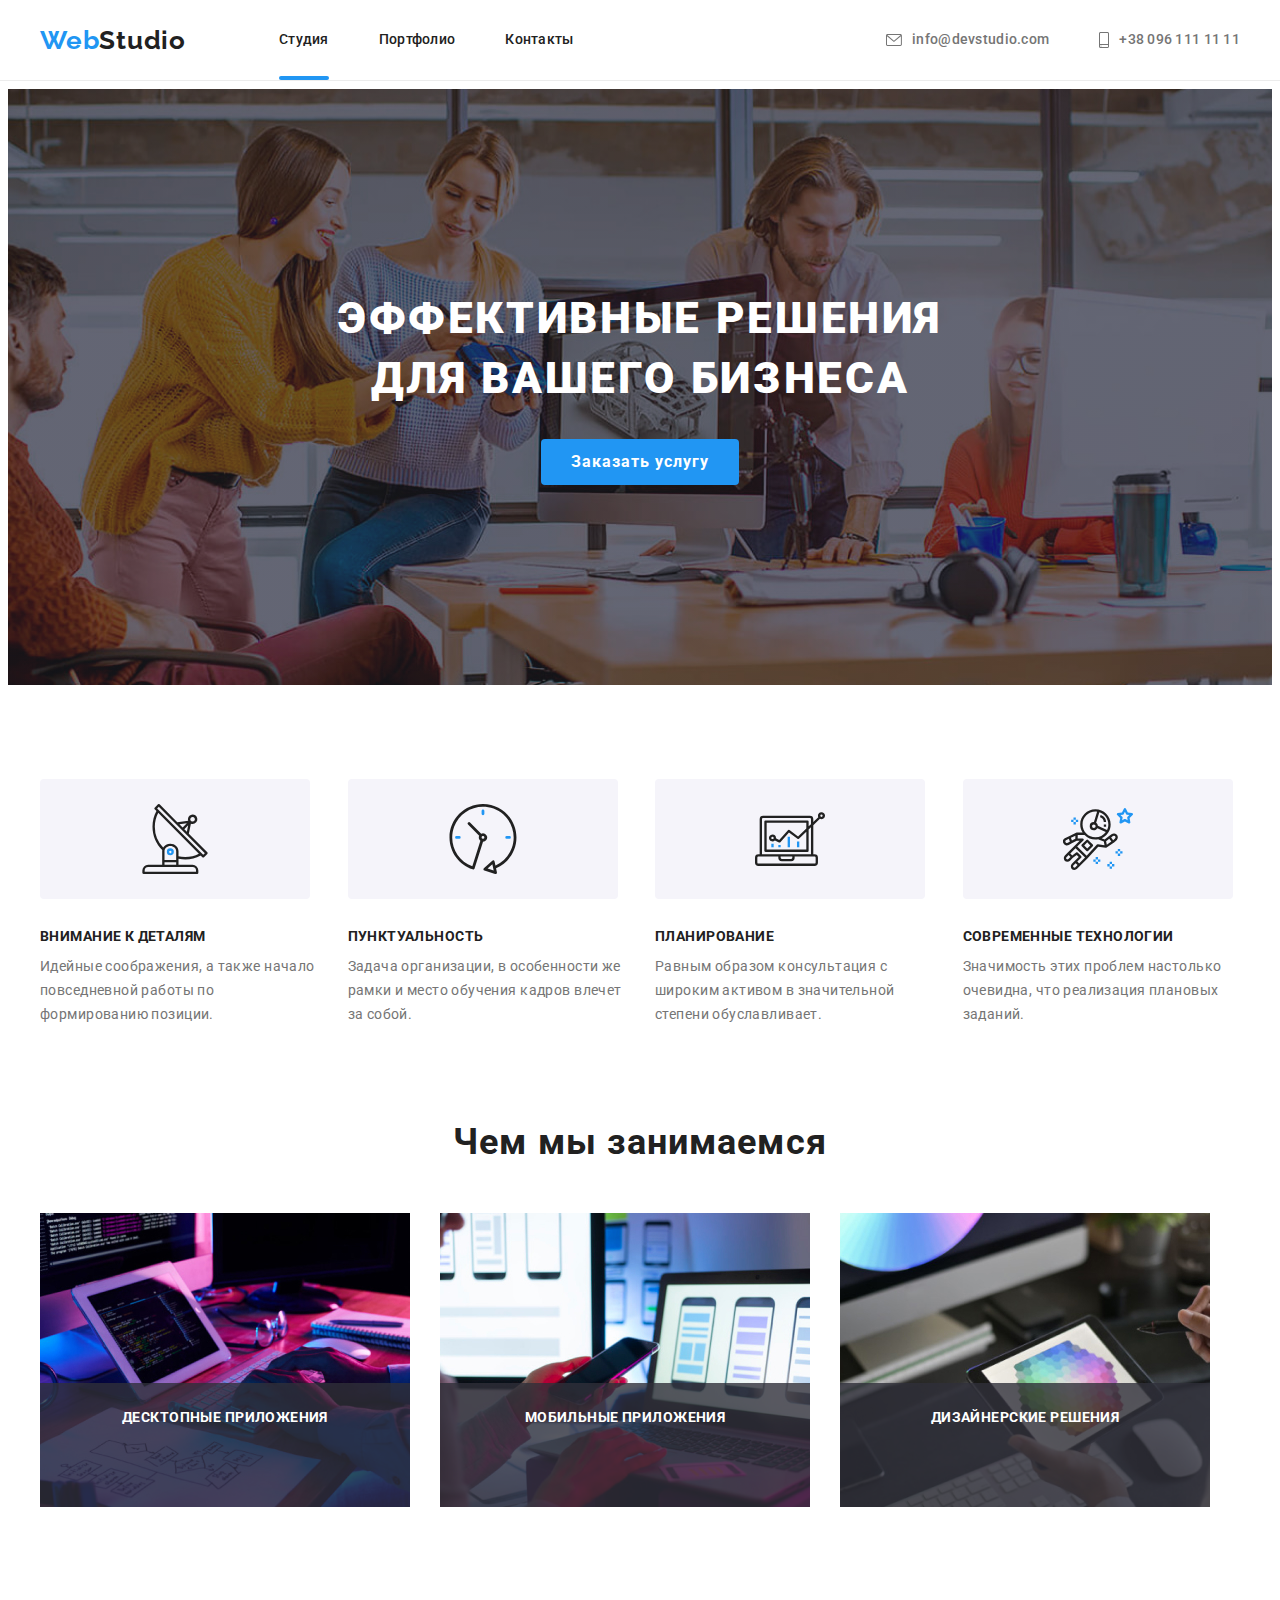
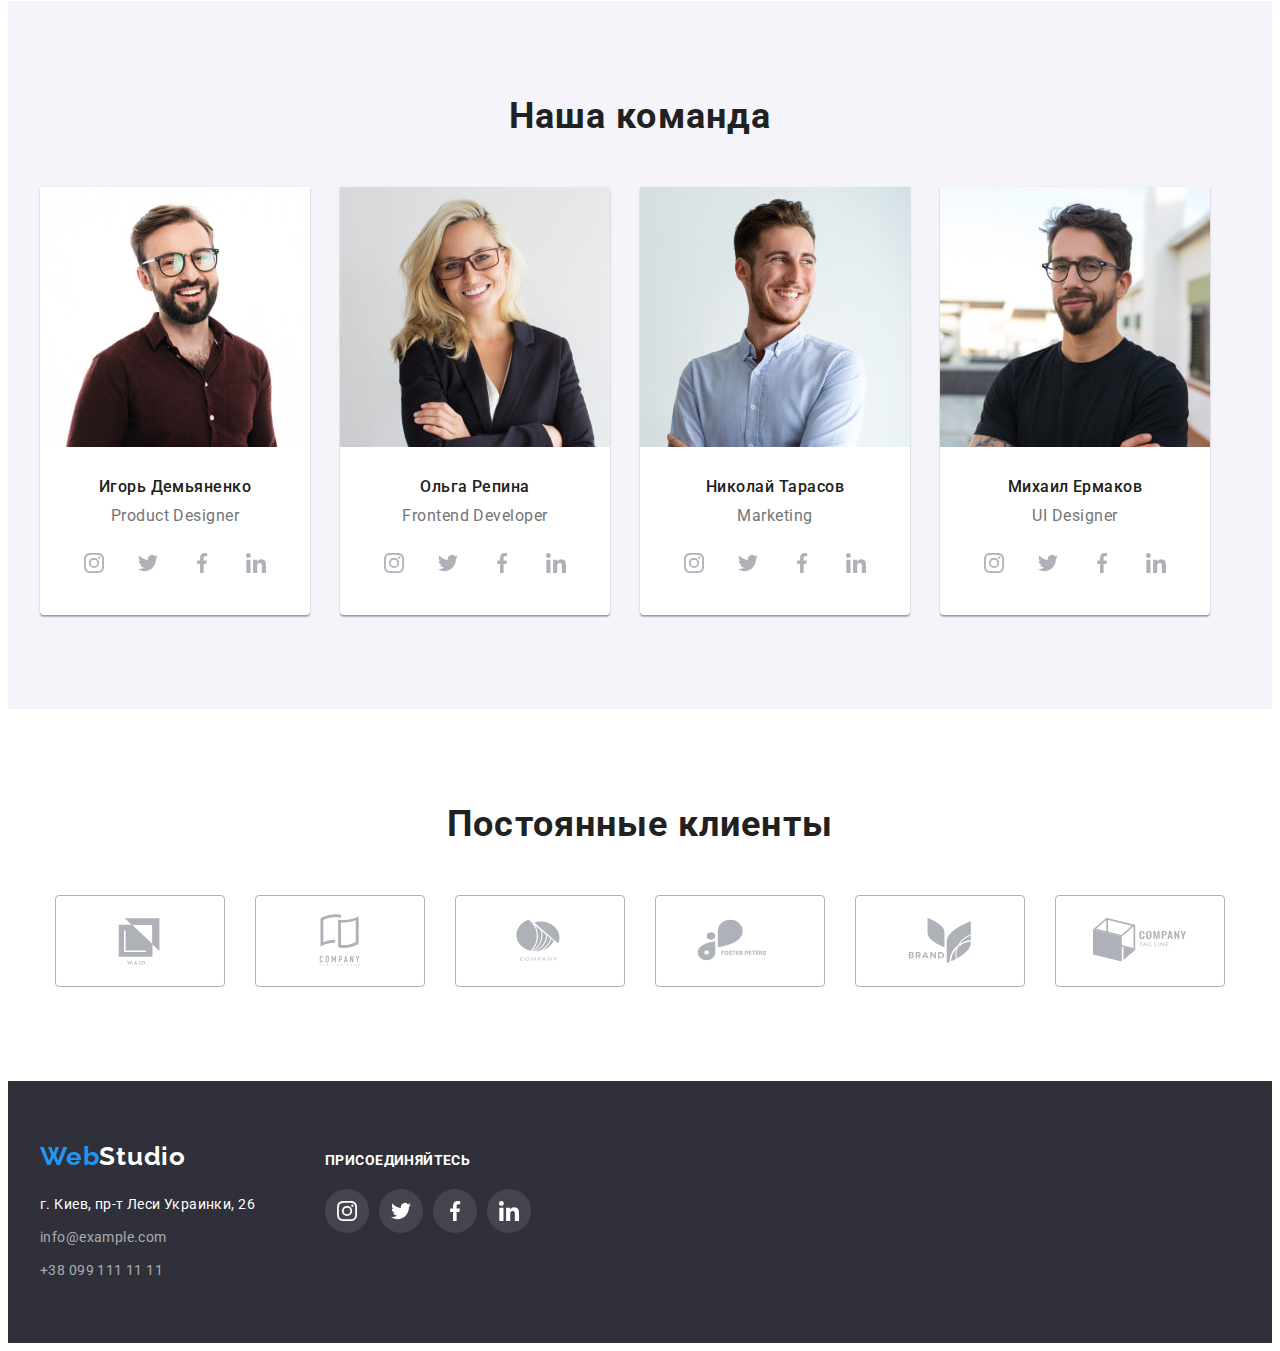
==== commit 9bf4181e: "Добавляет модальное окно" ====
--- a/index.html
+++ b/index.html
@@ -71,7 +71,7 @@
     <section class="hero">
       <div class="container">
         <h1 class="hero-title">Эффективные решения для вашего бизнеса</h1>
-        <button class="hero-btn" type="button">Заказать услугу</button>
+        <button class="hero-btn" type="button" data-modal-open>Заказать услугу</button>
       </div>
     </section>
 
@@ -431,19 +431,18 @@
        </div>
     </footer>
 
-    <div class="backdrop">
+    <div class="backdrop is-hidden" data-modal>
       <div class="modal">
-        <button>
+        <button class="clos-modal" data-modal-close>
+          <svg class="clos-icon">
+            <use href="./images/icon/sprite-all.svg#icon-closing"></use>
+          </svg>
         </button>
       </div>
     </div>
+
+    <script src="./js/modal.js"></script>
+
+
   </body>
-
-   <Script>
-     const { height: headerHeight } = document
-       .querySelector(".header")
-       .getBoundingClientRect( );
-
-     document.body.style.paddingTop = `${headerHeight}px`;
-   </Script>
 </html> --- a/css/styles.css
+++ b/css/styles.css
@@ -790,6 +790,7 @@
 
   color: var(--footer-txt-cl);
 }
+
 /*модальное окно*/
 .backdrop {
   position: fixed;
@@ -801,6 +802,10 @@
   width: 100%;
   height: 100%;
   background-color: var(--backdrop-cl);
+}
+.backdrop.is-hidden {
+  opacity: 0;
+  pointer-events: none;
 }
 .modal {
   position: absolute;
@@ -810,12 +815,30 @@
   transform: translate(-50%, -50%);
   width: 528px;
   height: 581px;
+  /*padding: 8px;*/
 
   background-color: var(--accent-txt-cl);
   box-shadow: 0px 1px 3px rgba(0, 0, 0, 0.12),
   0px 1px 1px rgba(0, 0, 0, 0.14),
   0px 2px 1px rgba(0, 0, 0, 0.2);
   border-radius: 4px;
+}
+.clos-modal {
+  position: absolute;
+
+  left: 93%;
+  top: 0%;
+  width: 30px;
+  height: 30px;
+  
+  background: #FFFFFF;
+  border: 1px solid rgba(0, 0, 0, 0.1);
+  box-sizing: border-box;
+  border-radius: 50%;
+}
+.clos-icon {
+  width: 11px;
+  height: 11px;
 }
 
 /*скрываем удаленный заголовок*/
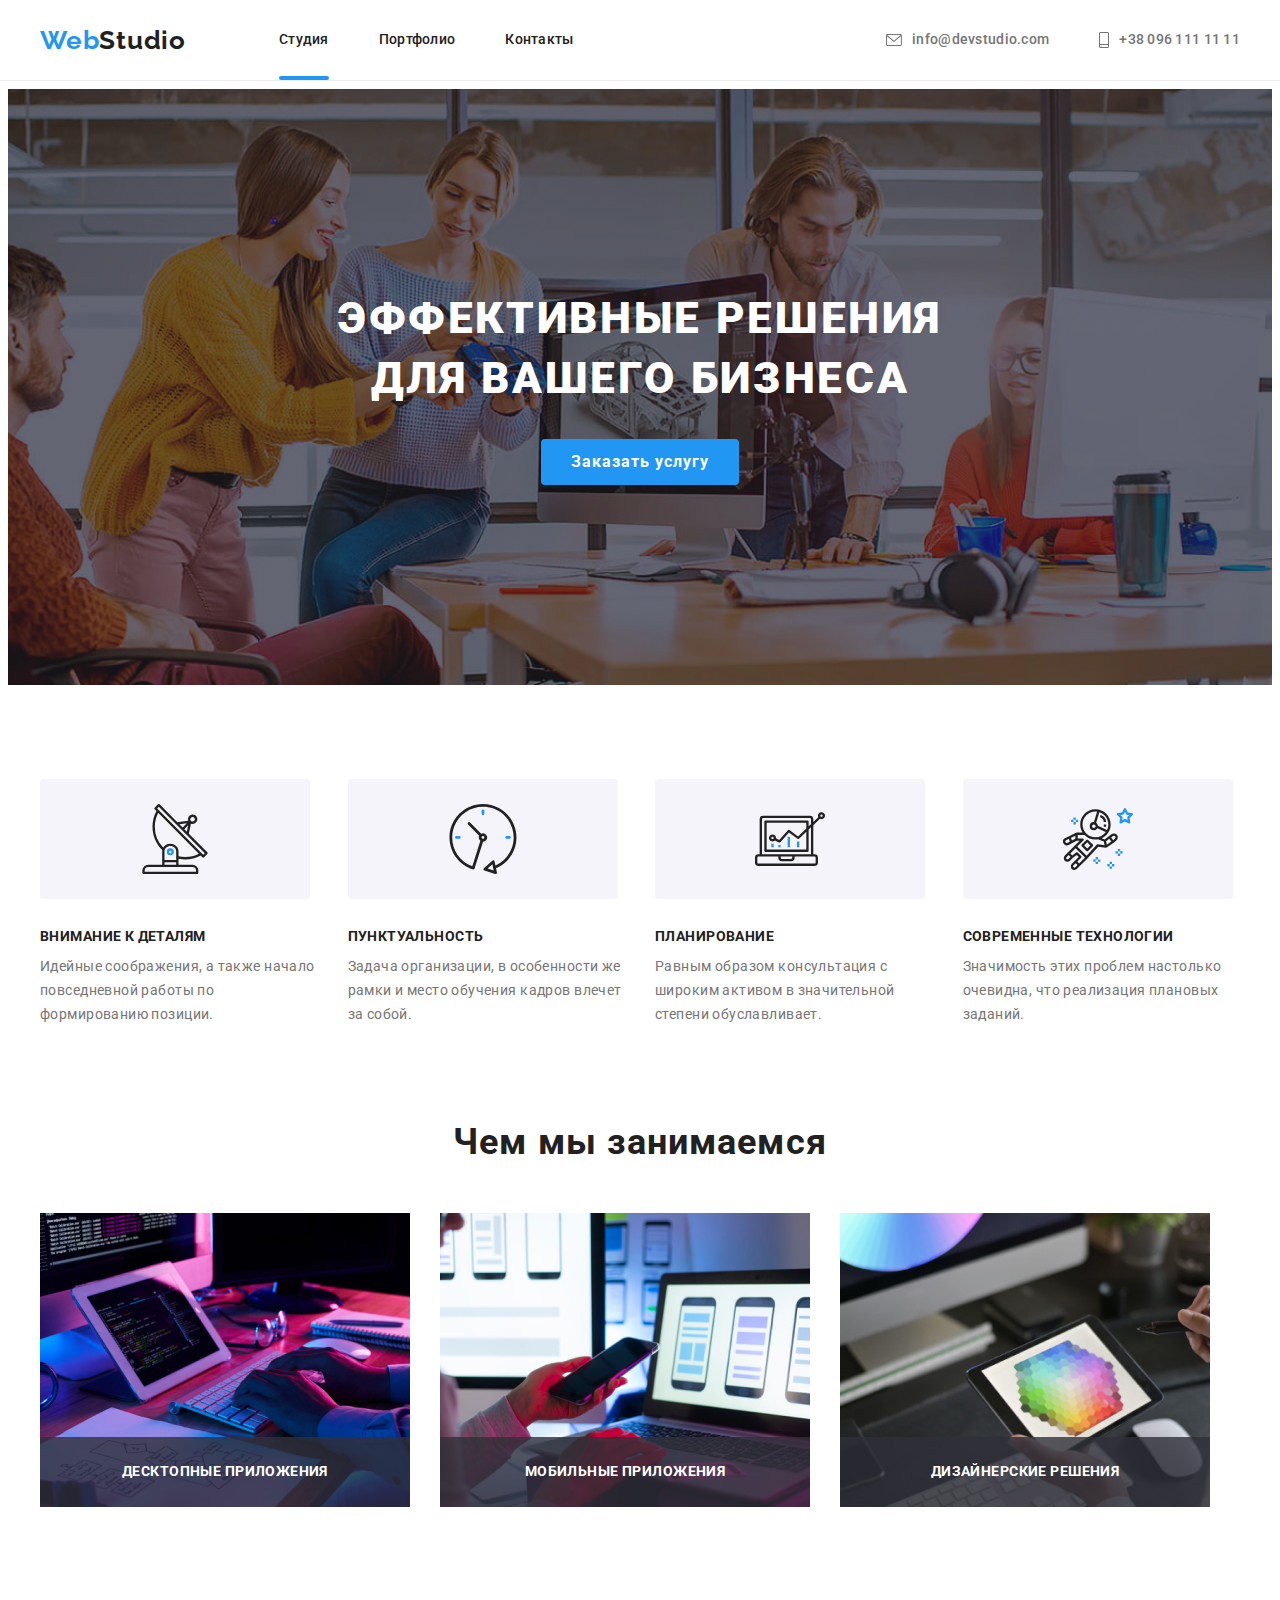
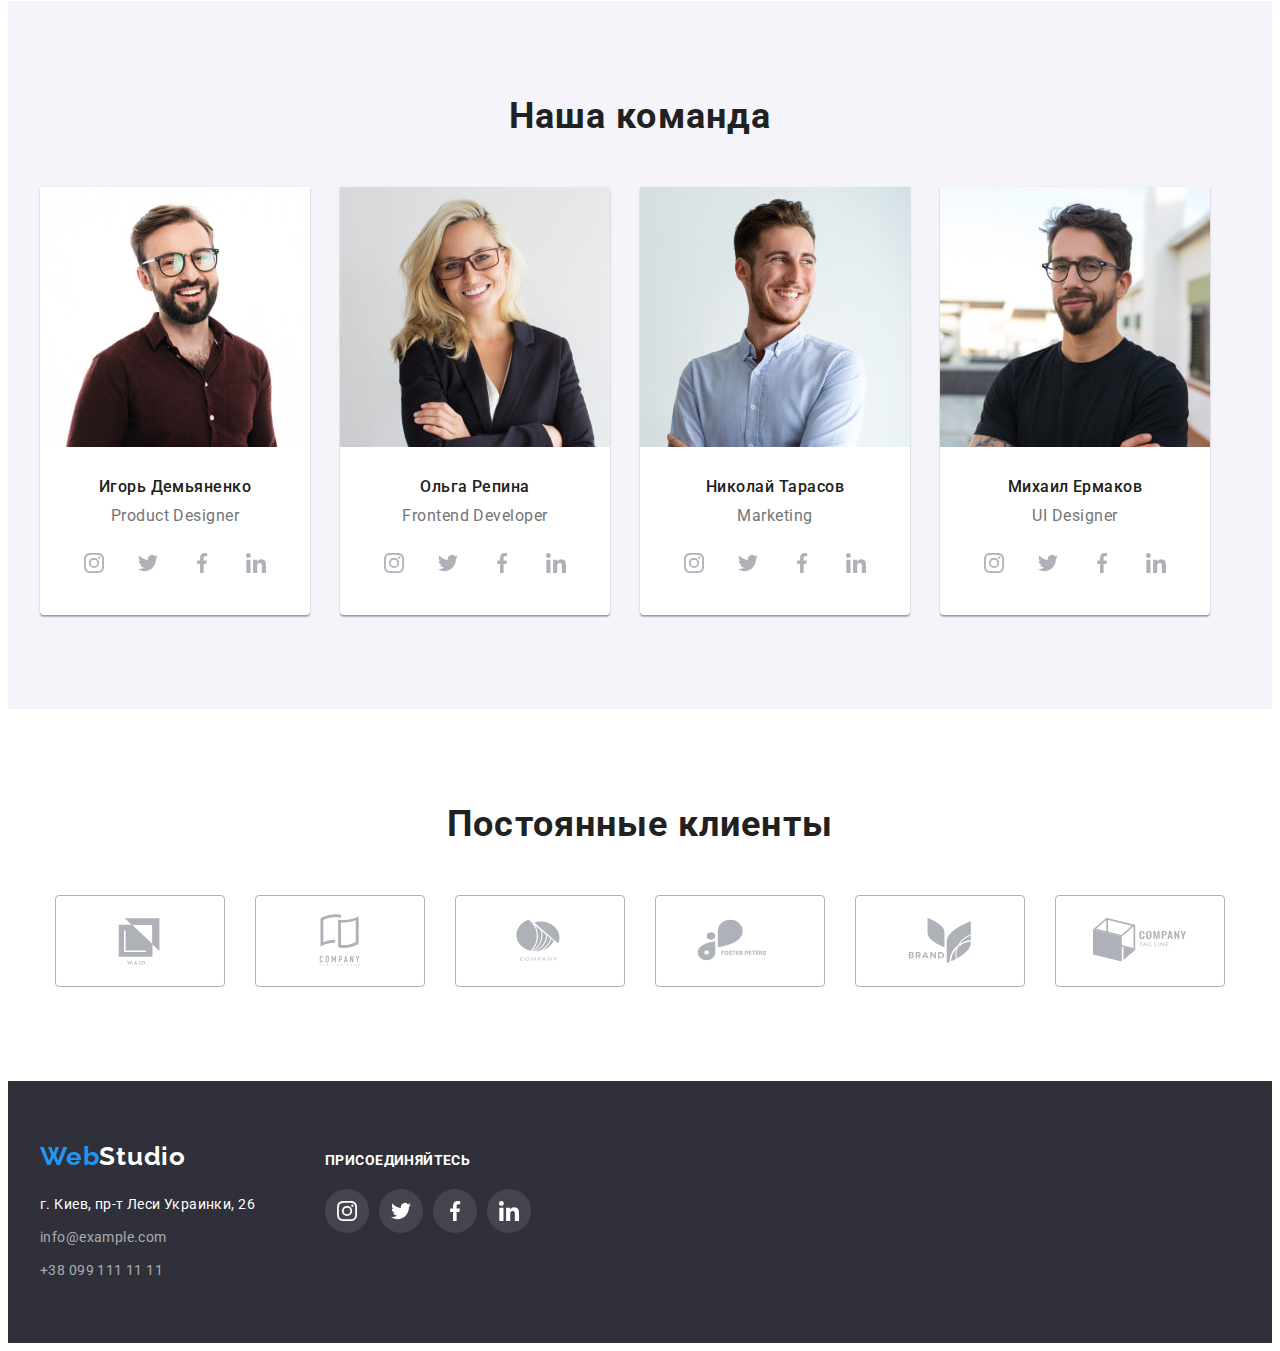
==== commit 1c9c5d0e: "добавляет пред-финал" ====
--- a/index.html
+++ b/index.html
@@ -71,7 +71,7 @@
     <section class="hero">
       <div class="container">
         <h1 class="hero-title">Эффективные решения для вашего бизнеса</h1>
-        <button class="hero-btn" type="button" data-modal-open>Заказать услугу</button>
+        <button type="button" class="hero-btn" data-modal-open>Заказать услугу</button>
       </div>
     </section>
 
@@ -433,7 +433,7 @@
 
     <div class="backdrop is-hidden" data-modal>
       <div class="modal">
-        <button class="clos-modal" data-modal-close>
+        <button type="button" class="clos-modal" data-modal-close>
           <svg class="clos-icon">
             <use href="./images/icon/sprite-all.svg#icon-closing"></use>
           </svg>
@@ -443,6 +443,5 @@
 
     <script src="./js/modal.js"></script>
 
-
   </body>
 </html> --- a/css/styles.css
+++ b/css/styles.css
@@ -96,8 +96,10 @@
 .header {
   position: fixed;
   z-index: 2;
+
   top: 0;
   left: 0;
+
   width: 100%;
   height: 80px;
 
@@ -125,6 +127,7 @@
 
   color: var(--accent-txt-cl);
 }
+
 /*лого хедр*/
 .header-logo {
   margin-right: 93px;
@@ -320,9 +323,6 @@
 }
 
 .benefits-icon {
-  display: flex;
-  position: center;
-
   width: 70px;
   height: 70px;
 }
@@ -372,19 +372,20 @@
 }
 .about-label {
   position: absolute;
-
+  
+  display: flex;
+  align-items: center;
+  justify-content: center;
+  
   bottom: 0;
   right: 0;
   width: 100%;
   height: 70px;
-  padding-top: 27px;
-  padding-bottom: 27px;
-
+  
   font-family: var(--main-font);
   font-weight: 700;
   font-size: 14px;
   line-height: 1.14;
-  text-align: center;
   letter-spacing: 0.03em;
   text-transform: uppercase;
 
@@ -464,11 +465,10 @@
   width: 44px;
   height: 44px;
 
-  align-items: center;
   border-radius: 50px;
   fill: var(--icon-color);
-
-  transition-property: background-color fill;
+  
+  transition-property: background-color, fill;
   transition-duration: var(--time-change);
   transition-timing-function: var(--time-steps);
   transition-delay: 100ms;
@@ -512,7 +512,7 @@
   box-sizing: border-box;
   border-radius: 4px;
 
-  transition-property: fill border;
+  transition-property: fill, border;
   transition-duration: var(--time-change);
   transition-timing-function: var(--time-steps);
   transition-delay: 100ms;
@@ -568,7 +568,7 @@
   color: var(--title-txt-cl);
   background-color: var(--section-bg-cl);
 
-  transition-property: background-color color;
+  transition-property: background-color, color, box-shadow;
   transition-duration: var(--time-change);
   transition-timing-function: var(--time-steps);
   transition-delay: 100ms;
@@ -641,10 +641,11 @@
 
   background: var(--overlay-color);
 }
-
-.work-item-pic:hover .overlay-thumb {
+.work-item-pic:hover.overlay-thumb,
+.work-item-pic:focus.overlay-thumb {
   transform: translateY(0);
 }
+
 .overlay-txt {
   font-family: var(--main-font);
   font-weight: 400;
@@ -732,7 +733,7 @@
   background-color: var(--footer-bg-icon);
   fill: var(--accent-txt-cl);
 
-  transition-property: background-color fill;
+  transition-property: background-color, fill;
   transition-duration: var(--time-change);
   transition-timing-function: var(--time-steps);
   transition-delay: 100ms;
@@ -806,32 +807,42 @@
 .backdrop.is-hidden {
   opacity: 0;
   pointer-events: none;
+
+  transition: opacity var(--time-change) var(--time-steps);
+}
+.backdrop.is-hidden .modal {
+  transform: translate(-50%, -50%) scale(0.8);
 }
 .modal {
   position: absolute;
   
   top: 50%;
   left: 50%;
-  transform: translate(-50%, -50%);
+  
   width: 528px;
   height: 581px;
-  /*padding: 8px;*/
 
   background-color: var(--accent-txt-cl);
   box-shadow: 0px 1px 3px rgba(0, 0, 0, 0.12),
   0px 1px 1px rgba(0, 0, 0, 0.14),
   0px 2px 1px rgba(0, 0, 0, 0.2);
   border-radius: 4px;
+
+  transform: translate(-50%, -50%) scale(1);
+
+  transition: transform var(--time-change) var(--time-steps);
 }
 .clos-modal {
   position: absolute;
 
-  left: 93%;
-  top: 0%;
+  right: 8px;
+  top: 8px;
   width: 30px;
   height: 30px;
-  
-  background: #FFFFFF;
+
+  cursor: pointer;
+  
+  background-color: var(--accent-txt-cl);
   border: 1px solid rgba(0, 0, 0, 0.1);
   box-sizing: border-box;
   border-radius: 50%;
@@ -863,9 +874,7 @@
 
   width: 270px;
   height: 120px;
-
   background-size: contain;
-
 }
 .icon-antennа::before {
   background-image: url(../images/icon/antenna.svg);
